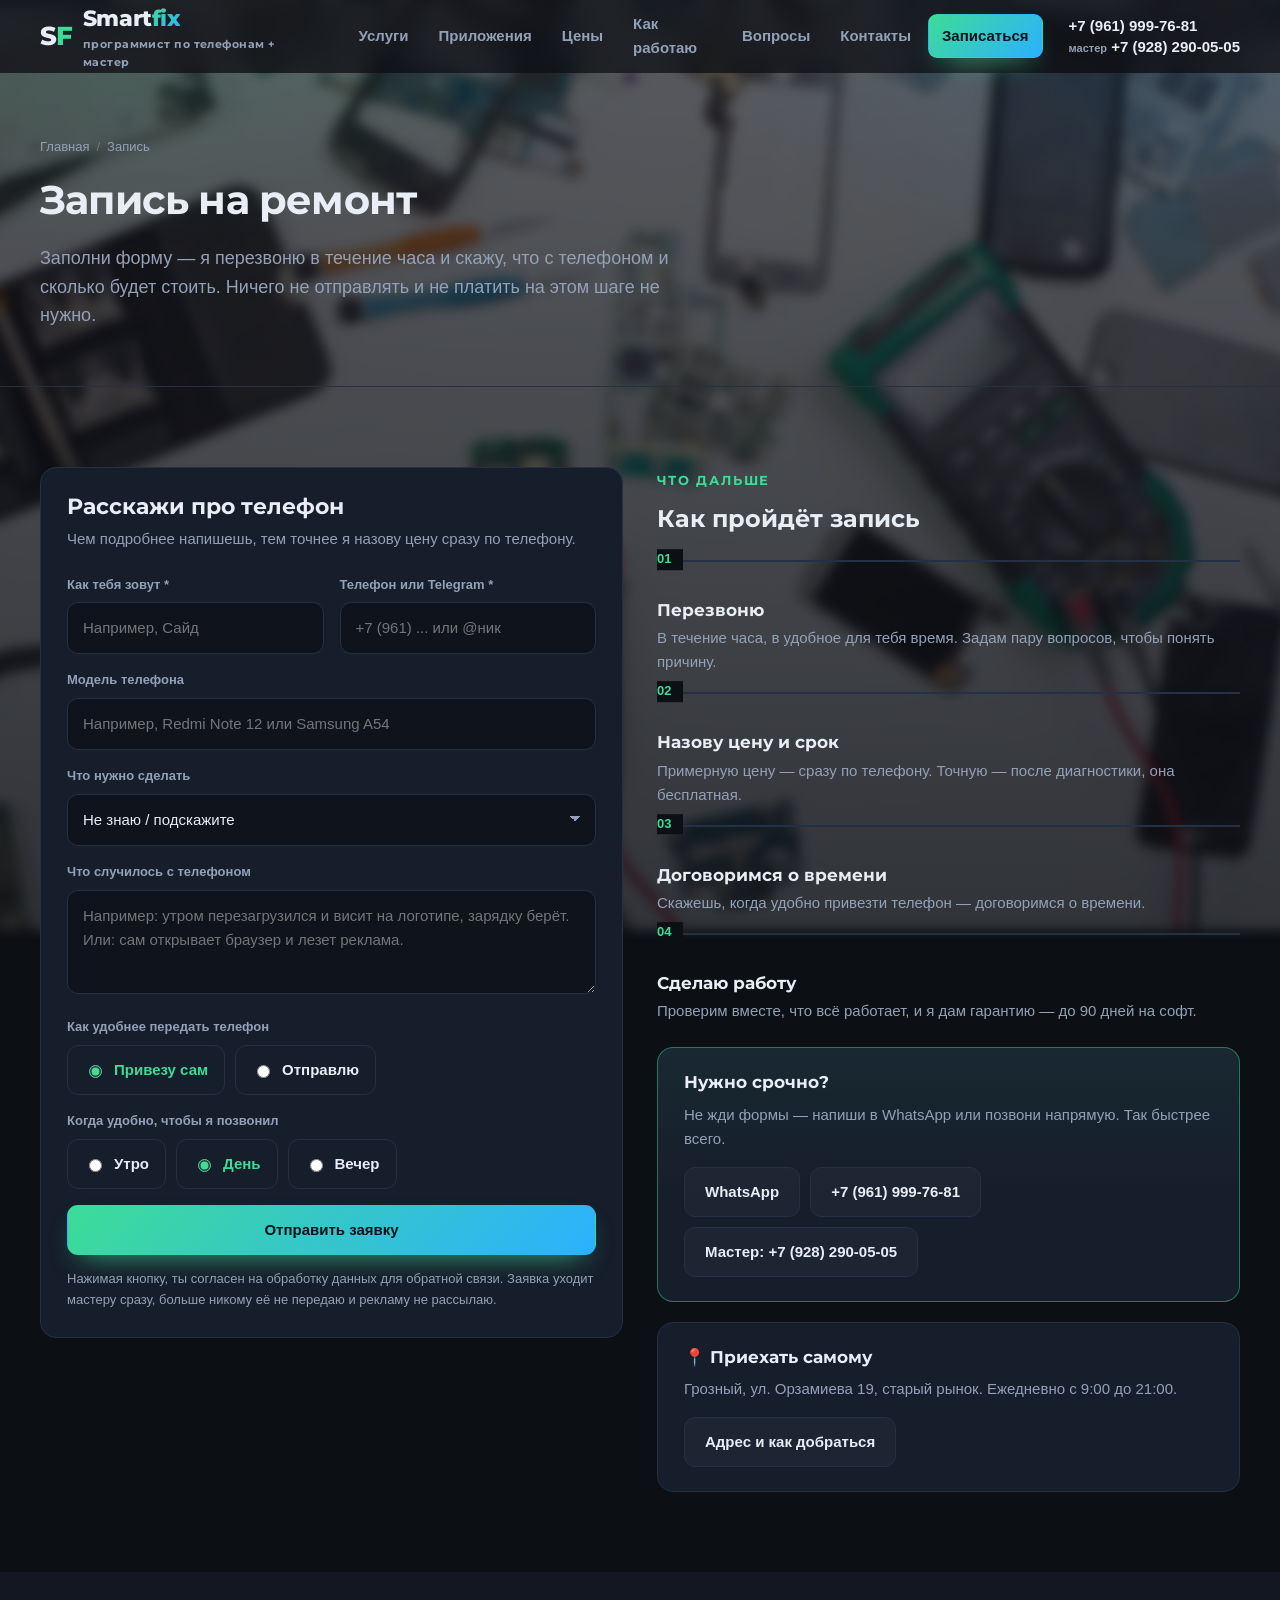
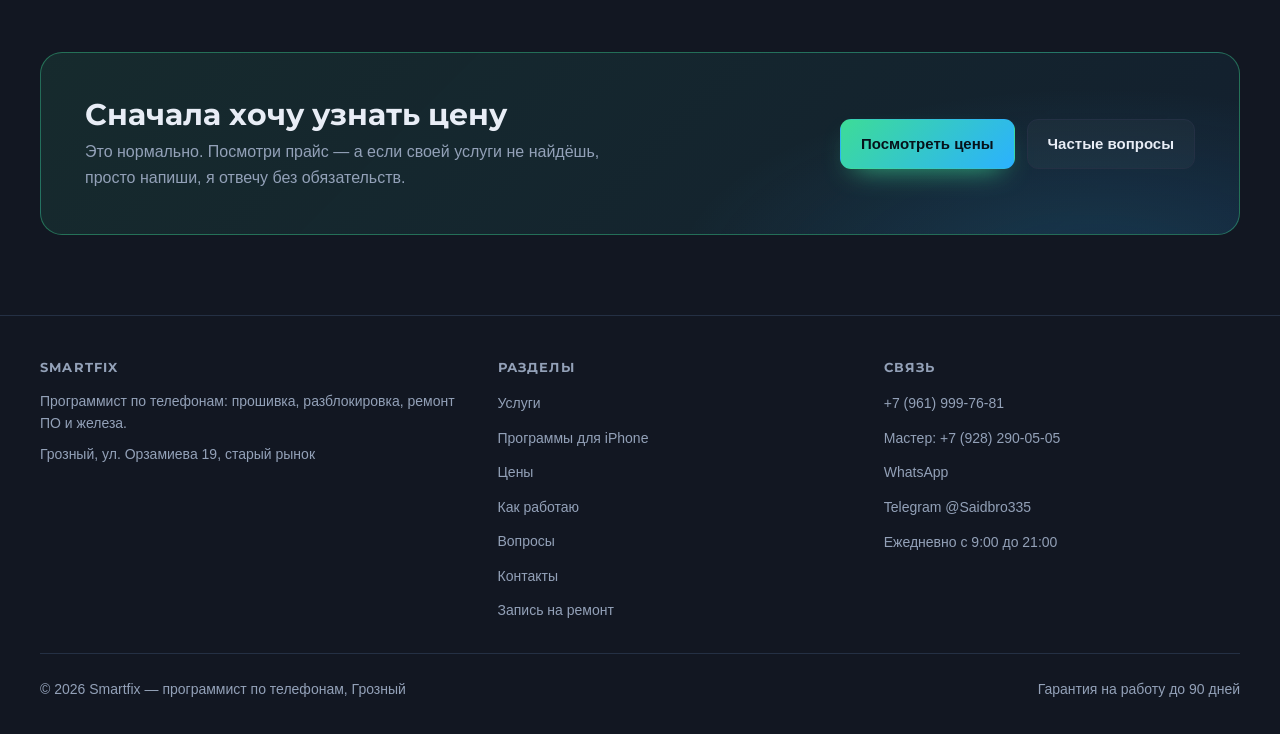
==== booking.html @ c4eb5d16 "Add files via upload" ====
<!DOCTYPE html>
<html lang="ru">
<head>
<meta charset="UTF-8">
<meta name="viewport" content="width=device-width, initial-scale=1">
<title>Запись на ремонт телефона | Smartfix, Грозный</title>
<meta name="description" content="Оставь заявку на ремонт телефона: прошивка, разблокировка, чистка от вирусов, замена экрана. Перезвоню в течение часа.">
<link rel="stylesheet" href="css/style.css">
<script src="js/anim.js"></script>
</head>
<body>

<header class="header" id="header">
  <div class="container header__inner">
    <a class="logo" href="index.html">
      <span class="logo__mark">S<span>F</span></span>
      <span>Smart<em>fix</em><small>программист по телефонам + мастер</small></span>
    </a>
    <button class="burger" id="burger" aria-label="Меню" aria-expanded="false" aria-controls="nav"><span></span></button>
    <nav class="nav" id="nav" aria-label="Основная навигация">
      <ul class="nav__list">
        <li><a href="services.html">Услуги</a></li>
        <li><a href="ios.html">Приложения</a></li>
        <li><a href="prices.html">Цены</a></li>
        <li><a href="how.html">Как работаю</a></li>
        <li><a href="faq.html">Вопросы</a></li>
        <li><a href="contacts.html">Контакты</a></li>
        <li class="nav__phone"><a href="tel:+79619997681">📞 +7 (961) 999-76-81</a></li>
        <li class="nav__phone"><a href="tel:+79282900505">🛠️ Мастер: +7 (928) 290-05-05</a></li>
        <li><a class="btn btn--primary" href="booking.html">Записаться</a></li>
      </ul>
    </nav>
    <div class="header__phone">
      <a href="tel:+79619997681">+7 (961) 999-76-81</a>
      <a href="tel:+79282900505"><span>мастер</span> +7 (928) 290-05-05</a>
    </div>
  </div>
</header>

<main>

  <section class="page-hero">
    <div class="container">
      <div class="crumbs"><a href="index.html">Главная</a><span>/</span>Запись</div>
      <h1>Запись на ремонт</h1>
      <p>Заполни форму — я перезвоню в течение часа и скажу, что с телефоном и сколько будет стоить. Ничего не отправлять и не платить на этом шаге не нужно.</p>
    </div>
  </section>

  <section>
    <div class="container">
      <div class="contacts">

        <!-- Заявка уходит на сервер (data-endpoint), а он пересылает её в Телеграм.
             Пока адрес не указан, работает запасной путь: открывается WhatsApp
             с готовым текстом. Как настроить сервер — в НАСТРОЙКА-ЗАЯВОК.md -->
        <form class="js-form" id="booking-form" data-whatsapp="79619997681" data-endpoint="https://smartfix-zayavki.mtajmashanov182.workers.dev" novalidate>
          <!-- ловушка для ботов: человек этого поля не видит и не заполняет -->
          <input class="hp-field" type="text" name="hp" tabindex="-1" autocomplete="off" aria-hidden="true">
          <h2 style="font-size:22px;margin-bottom:6px">Расскажи про телефон</h2>
          <p style="color:var(--muted);font-size:15px;margin-bottom:24px">Чем подробнее напишешь, тем точнее я назову цену сразу по телефону.</p>

          <div class="form-err" role="alert"></div>

          <div class="field-row">
            <div class="field">
              <label for="f-name">Как тебя зовут *</label>
              <input id="f-name" name="name" type="text" placeholder="Например, Сайд" autocomplete="name" required>
            </div>
            <div class="field">
              <label for="f-phone">Телефон или Telegram *</label>
              <input id="f-phone" name="phone" type="text" placeholder="+7 (961) ... или @ник" autocomplete="tel" required>
            </div>
          </div>

          <div class="field">
            <label for="f-model">Модель телефона</label>
            <input id="f-model" name="model" type="text" placeholder="Например, Redmi Note 12 или Samsung A54">
          </div>

          <div class="field">
            <label for="f-service">Что нужно сделать</label>
            <select id="f-service" name="service">
              <option value="" selected>Не знаю / подскажите</option>
              <option>Прошивка Android и iPhone</option>
              <option>Разблокировка аккаунта</option>
              <option>Чистка от вирусов</option>
              <option>Восстановление данных</option>
              <option>Перенос данных</option>
              <option>Ускорение и настройка</option>
              <option>Ремонт железа</option>
              <option>Другое / не знаю</option>
            </select>
          </div>

          <div class="field">
            <label for="f-problem">Что случилось с телефоном</label>
            <textarea id="f-problem" name="problem" placeholder="Например: утром перезагрузился и висит на логотипе, зарядку берёт. Или: сам открывает браузер и лезет реклама."></textarea>
          </div>

          <div class="field">
            <label>Как удобнее передать телефон</label>
            <div class="radio-row">
              <label><input type="radio" name="way" value="Привезу сам" checked><span>Привезу сам</span></label>
              <label><input type="radio" name="way" value="Отправлю автобусом или такси"><span>Отправлю</span></label>
            </div>
          </div>

          <div class="field">
            <label>Когда удобно, чтобы я позвонил</label>
            <div class="radio-row">
              <label><input type="radio" name="time" value="Утро 9:00–12:00"><span>Утро</span></label>
              <label><input type="radio" name="time" value="День 12:00–17:00" checked><span>День</span></label>
              <label><input type="radio" name="time" value="Вечер 17:00–21:00"><span>Вечер</span></label>
            </div>
          </div>

          <button class="btn btn--primary btn--wide" type="submit">Отправить заявку</button>
          <p class="form-note">Нажимая кнопку, ты согласен на обработку данных для обратной связи. Заявка уходит мастеру сразу, больше никому её не передаю и рекламу не рассылаю.</p>
          <div class="form-ok" role="status">Заявка отправлена. Отвечу в течение часа — обычно быстрее.</div>
        </form>

        <div>
          <div class="section-head" style="margin-bottom:26px">
            <span class="eyebrow">Что дальше</span>
            <h2 style="font-size:24px">Как пройдёт запись</h2>
          </div>

          <div class="steps" style="grid-template-columns:1fr;gap:18px">
            <div class="step">
              <h3>Перезвоню</h3>
              <p>В течение часа, в удобное для тебя время. Задам пару вопросов, чтобы понять причину.</p>
            </div>
            <div class="step">
              <h3>Назову цену и срок</h3>
              <p>Примерную цену — сразу по телефону. Точную — после диагностики, она бесплатная.</p>
            </div>
            <div class="step">
              <h3>Договоримся о времени</h3>
              <p>Скажешь, когда удобно привезти телефон — договоримся о времени.</p>
            </div>
            <div class="step">
              <h3>Сделаю работу</h3>
              <p>Проверим вместе, что всё работает, и я дам гарантию — до 90 дней на софт.</p>
            </div>
          </div>

          <div class="notice notice--accent" style="margin-top:24px">
            <h3>Нужно срочно?</h3>
            <p>Не жди формы — напиши в WhatsApp или позвони напрямую. Так быстрее всего.</p>
            <p style="margin-top:16px;display:flex;flex-wrap:wrap;gap:10px">
              <a class="btn btn--ghost" href="https://wa.me/79619997681" target="_blank" rel="noopener">WhatsApp</a>
              <a class="btn btn--ghost" href="tel:+79619997681">+7 (961) 999-76-81</a>
              <a class="btn btn--ghost" href="tel:+79282900505">Мастер: +7 (928) 290-05-05</a>
            </p>
          </div>

          <div class="notice" style="margin-top:20px">
            <h3>📍 Приехать самому</h3>
            <p>Грозный, ул. Орзамиева 19, старый рынок. Ежедневно с 9:00 до 21:00.</p>
            <p style="margin-top:16px">
              <a class="btn btn--ghost" href="contacts.html">Адрес и как добраться</a>
            </p>
          </div>
        </div>

      </div>
    </div>
  </section>

  <section class="bg-soft">
    <div class="container">
      <div class="cta">
        <div>
          <h2>Сначала хочу узнать цену</h2>
          <p>Это нормально. Посмотри прайс — а если своей услуги не найдёшь, просто напиши, я отвечу без обязательств.</p>
        </div>
        <div class="cta__actions">
          <a class="btn btn--primary" href="prices.html">Посмотреть цены</a>
          <a class="btn btn--ghost" href="faq.html">Частые вопросы</a>
        </div>
      </div>
    </div>
  </section>

</main>

<footer class="footer">
  <div class="container">
    <div class="footer__top">
      <div>
        <h4>Smartfix</h4>
        <p>Программист по телефонам: прошивка, разблокировка, ремонт ПО и железа.</p>
        <p>Грозный, ул. Орзамиева 19, старый рынок</p>
      </div>
      <div>
        <h4>Разделы</h4>
        <ul>
          <li><a href="services.html">Услуги</a></li>
          <li><a href="ios.html">Программы для iPhone</a></li>
          <li><a href="prices.html">Цены</a></li>
          <li><a href="how.html">Как работаю</a></li>
          <li><a href="faq.html">Вопросы</a></li>
          <li><a href="contacts.html">Контакты</a></li>
          <li><a href="booking.html">Запись на ремонт</a></li>
        </ul>
      </div>
      <div>
        <h4>Связь</h4>
        <ul>
          <li><a href="tel:+79619997681">+7 (961) 999-76-81</a></li>
          <li><a href="tel:+79282900505">Мастер: +7 (928) 290-05-05</a></li>
          <li><a href="https://wa.me/79619997681" target="_blank" rel="noopener">WhatsApp</a></li>
          <li><a href="https://t.me/Saidbro335" target="_blank" rel="noopener">Telegram @Saidbro335</a></li>
        </ul>
        <p style="margin-top:12px">Ежедневно с 9:00 до 21:00</p>
      </div>
    </div>
    <div class="footer__inner">
      <div>© <span class="js-year">2026</span> Smartfix — программист по телефонам, Грозный</div>
      <div>Гарантия на работу до 90 дней</div>
    </div>
  </div>
</footer>

<script src="js/main.js"></script>
</body>
</html>
---- css/style.css ----
/* ============================================================
   Smartfix — общие стили для всех страниц
   ============================================================ */

/* ---------- ШРИФТ ЗАГОЛОВКОВ ----------
   Montserrat, вариативный (один файл на веса 700–800).
   Лежит локально в папке fonts/, поэтому работает и без интернета,
   и на любом хостинге — ничего скачивать не надо.
   Два файла: кириллица и латиница, браузер выбирает по unicode-range. */
@font-face{
  font-family:'Montserrat';
  font-style:normal;
  font-weight:700 800;
  font-display:swap;
  src:url("../fonts/montserrat-cyr.woff2") format("woff2");
  unicode-range:U+0301, U+0400-045F, U+0490-0491, U+04B0-04B1, U+2116;
}
@font-face{
  font-family:'Montserrat';
  font-style:normal;
  font-weight:700 800;
  font-display:swap;
  src:url("../fonts/montserrat-lat.woff2") format("woff2");
  unicode-range:U+0000-00FF, U+0131, U+0152-0153, U+02BB-02BC, U+02C6, U+02DA, U+02DC, U+0304, U+0308, U+0329, U+2000-206F, U+20AC, U+2122, U+2191, U+2193, U+2212, U+2215, U+FEFF, U+FFFD;
}

:root{
  --font-head:'Montserrat',"Segoe UI",Roboto,Arial,sans-serif;
  --bg:#0c0f14;
  --bg-soft:#121722;
  --card:#161d2b;
  --line:#243044;
  --text:#e8edf6;
  --muted:#93a1b8;
  --accent:#3ddc97;
  --accent-2:#2bb1ff;
  --radius:16px;
  --shadow:0 18px 45px -20px rgba(0,0,0,.85);
  --maxw:1240px;
}

*{box-sizing:border-box}
html{scroll-behavior:smooth; scroll-padding-top:88px; background:var(--bg)}
body{
  margin:0;
  font-family:"Segoe UI",Roboto,-apple-system,"Helvetica Neue",Arial,sans-serif;
  color:var(--text);
  line-height:1.6;
  -webkit-font-smoothing:antialiased;
}

/* ---------- ФОН: ФОТО МАСТЕРСКОЙ, РАЗМЫТОЕ ----------
   Цвет фона живёт на <html>, а картинка — на ::before с z-index:-1.
   Так она ложится поверх фонового цвета, но под всем содержимым:
   прозрачные секции её показывают, а тёмные блоки перекрывают. */
body::before{
  content:"";
  position:fixed;
  inset:-30px;              /* запас по краям, иначе видно границу размытия */
  z-index:-1;
  background:
    linear-gradient(rgba(12,15,20,.62), rgba(12,15,20,.82)),
    url("../img/bg.jpg") center/cover no-repeat;
  filter:blur(6px) saturate(.92);
  opacity:.9;
  pointer-events:none;
}
img{max-width:100%;display:block}
a{color:inherit;text-decoration:none}
h1,h2,h3,h4{line-height:1.2;margin:0 0 .5em;font-family:var(--font-head)}
/* заголовки, логотип, цифры и кнопки — фирменным шрифтом */
.logo,.eyebrow,.btn,.stats b,.price-card .price,.price-card h3,
.service__head h2,.step h3,.card h3{font-family:var(--font-head)}
p{margin:0 0 1em}
section{padding:80px 0}
.container{width:100%;max-width:var(--maxw);margin:0 auto;padding:0 20px}
.bg-soft{background:var(--bg-soft)}

.eyebrow{
  display:inline-block;
  font-size:13px;letter-spacing:.14em;text-transform:uppercase;
  color:var(--accent);font-weight:700;margin-bottom:14px;
}
.section-head{max-width:680px;margin-bottom:44px}
.section-head h2{font-size:clamp(24px,3.2vw,35px)}
.section-head p{color:var(--muted);margin:0;font-size:17px}

/* ---------- ШАПКА ---------- */
.header{
  position:sticky;top:0;z-index:100;
  background:rgba(12,15,20,.72);
  backdrop-filter:blur(14px);
  -webkit-backdrop-filter:blur(14px);
  border-bottom:1px solid transparent;
  transition:background .25s,border-color .25s,box-shadow .25s;
}
.header.is-scrolled{
  background:rgba(12,15,20,.94);
  border-bottom-color:var(--line);
  box-shadow:0 10px 30px -18px rgba(0,0,0,.9);
}
.header__inner{display:flex;align-items:center;gap:26px;height:72px}
.logo{display:flex;align-items:center;gap:11px;font-family:var(--font-head);font-weight:800;font-size:22px;letter-spacing:-.02em}
/* «Smart» обычным цветом, «fix» — фирменным градиентом */
.logo em{
  font-style:normal;
  background:linear-gradient(135deg,var(--accent),var(--accent-2));
  -webkit-background-clip:text;background-clip:text;color:transparent;
}
/* Монограмма SF: «S» белая, «F» зелёная, без картинки и без плашки */
.logo__mark{
  font-family:var(--font-head);font-weight:800;
  font-size:26px;line-height:1;letter-spacing:-.04em;
  color:var(--text);flex:0 0 auto;
}
.logo__mark span{color:var(--accent)}
.logo small{display:block;font-size:11px;font-weight:600;color:var(--muted);letter-spacing:.04em}

.nav{margin-left:auto}
.nav__list{display:flex;align-items:center;gap:4px;list-style:none;margin:0;padding:0}
.nav__list a{
  display:block;padding:9px 13px;border-radius:9px;
  font-size:15px;color:var(--muted);font-weight:600;
  transition:color .18s,background .18s;
}
.nav__list a:hover{color:var(--text);background:rgba(255,255,255,.05)}
.nav__list a.is-active{color:var(--accent)}
.nav__phone{display:none}   /* на телефоне шапка номера скрывает — показываем их в меню */
.nav__list a.btn--primary{color:#06121a}
.nav__list a.btn--primary:hover{background:linear-gradient(135deg,var(--accent),var(--accent-2));color:#06121a}

.header__phone{
  display:flex;flex-direction:column;gap:1px;line-height:1.3;
  font-weight:700;font-size:15px;white-space:nowrap;
}
.header__phone a{transition:color .18s}
.header__phone a:hover{color:var(--accent)}
.header__phone span{font-size:11px;font-weight:600;color:var(--muted)}

.btn{
  display:inline-flex;align-items:center;justify-content:center;gap:9px;
  padding:12px 20px;border-radius:11px;border:1px solid transparent;
  font:inherit;font-weight:700;font-size:15px;cursor:pointer;
  transition:transform .15s,box-shadow .2s,background .2s,color .2s,border-color .2s;
}
.btn:active{transform:translateY(1px)}
.btn--primary{
  background:linear-gradient(135deg,var(--accent),var(--accent-2));
  color:#06121a;
  box-shadow:0 12px 28px -14px rgba(61,220,151,.9);
}
.btn--primary:hover{box-shadow:0 16px 34px -12px rgba(61,220,151,1)}
.btn--ghost{border-color:var(--line);color:var(--text);background:rgba(255,255,255,.03)}
.btn--ghost:hover{border-color:var(--accent);color:var(--accent)}
.btn--wide{width:100%}

.burger{
  display:none;margin-left:auto;
  width:44px;height:44px;border-radius:11px;
  background:rgba(255,255,255,.05);border:1px solid var(--line);
  cursor:pointer;padding:0;place-items:center;
}
.burger span,.burger span::before,.burger span::after{
  content:"";display:block;width:19px;height:2px;border-radius:2px;
  background:var(--text);transition:transform .25s,opacity .2s;
}
.burger span{position:relative}
.burger span::before{position:absolute;top:-6px}
.burger span::after{position:absolute;top:6px}
.burger[aria-expanded="true"] span{background:transparent}
.burger[aria-expanded="true"] span::before{transform:translateY(6px) rotate(45deg)}
.burger[aria-expanded="true"] span::after{transform:translateY(-6px) rotate(-45deg)}

/* ---------- HERO ---------- */
.hero{
  padding:88px 0 72px;
  background:
    radial-gradient(900px 420px at 12% -8%,rgba(61,220,151,.16),transparent 70%),
    radial-gradient(760px 420px at 92% 6%,rgba(43,177,255,.14),transparent 70%);
}
.hero__grid{display:grid;grid-template-columns:1.15fr .85fr;gap:56px;align-items:center}
.hero h1{font-size:clamp(27px,4.2vw,48px);letter-spacing:-.02em}
.hero h1 em{
  font-style:normal;
  background:linear-gradient(135deg,var(--accent),var(--accent-2));
  -webkit-background-clip:text;background-clip:text;color:transparent;
}
.hero p.lead{color:var(--muted);font-size:18px;max-width:560px;margin:0 0 30px}
.hero__actions{display:flex;flex-wrap:wrap;gap:12px;margin-bottom:34px}

.stats{display:flex;flex-wrap:wrap;gap:34px;margin:0;padding:0;list-style:none}
.stats b{display:block;font-size:26px;letter-spacing:-.02em}
.stats span{font-size:13px;color:var(--muted)}

.phone-card{
  background:var(--card);border:1px solid var(--line);border-radius:26px;
  padding:26px;box-shadow:var(--shadow);position:relative;overflow:hidden;
}
.phone-card::after{
  content:"";position:absolute;inset:auto -40% -60% auto;width:280px;height:280px;
  background:radial-gradient(circle,rgba(61,220,151,.22),transparent 65%);
}
.phone-card h3{font-size:17px;margin-bottom:16px}
.checklist{list-style:none;margin:0;padding:0;display:grid;gap:12px}
.checklist li{display:flex;gap:11px;font-size:15px;color:#cfd8e6;position:relative;z-index:1}
.checklist li::before{
  content:"✓";flex:0 0 auto;width:22px;height:22px;border-radius:7px;
  display:grid;place-items:center;font-size:13px;font-weight:800;
  background:rgba(61,220,151,.14);color:var(--accent);
}

/* ---------- ЗАГОЛОВОК ВНУТРЕННЕЙ СТРАНИЦЫ ---------- */
.page-hero{
  padding:64px 0 56px;
  background:
    radial-gradient(800px 340px at 8% -20%,rgba(61,220,151,.14),transparent 70%),
    radial-gradient(700px 340px at 95% -10%,rgba(43,177,255,.12),transparent 70%);
  border-bottom:1px solid var(--line);
}
.page-hero h1{font-size:clamp(26px,3.7vw,40px);letter-spacing:-.02em;max-width:820px}
.page-hero p{color:var(--muted);font-size:18px;max-width:660px;margin:0}
.crumbs{font-size:13px;color:var(--muted);margin-bottom:18px}
.crumbs a:hover{color:var(--accent)}
.crumbs span{opacity:.5;margin:0 7px}

/* ---------- КАРТОЧКИ ---------- */
.grid-3{display:grid;grid-template-columns:repeat(auto-fit,minmax(276px,1fr));gap:20px}
.grid-2{display:grid;grid-template-columns:repeat(auto-fit,minmax(320px,1fr));gap:20px}
.card{
  background:var(--card);border:1px solid var(--line);border-radius:var(--radius);
  padding:26px;transition:transform .2s,border-color .2s;
}
.card:hover{transform:translateY(-4px);border-color:rgba(61,220,151,.45)}
.card__icon{
  width:46px;height:46px;border-radius:13px;display:grid;place-items:center;
  font-size:22px;margin-bottom:16px;background:rgba(43,177,255,.12);
}
.card h3{font-size:18px;margin-bottom:8px}
.card p{color:var(--muted);font-size:15px;margin:0 0 12px}
.card__meta{
  display:flex;flex-wrap:wrap;gap:8px;align-items:center;
  font-size:13px;color:var(--accent);font-weight:700;
}
.card__more{font-size:14px;color:var(--accent);font-weight:700}
.card__more:hover{text-decoration:underline}

/* ---------- КАТАЛОГ ПРИЛОЖЕНИЙ ДЛЯ IPHONE ---------- */
.card--app{display:flex;flex-direction:column}
.card--app .btn{margin-top:auto}
.app__meta{
  display:flex;flex-wrap:wrap;gap:4px 16px;
  font-size:13px;color:var(--muted);margin:0 0 16px;
}
.app__meta b{color:var(--text);font-weight:700}
.app__size{font-size:22px;font-weight:800;font-family:var(--font-head);letter-spacing:-.02em;color:var(--accent);margin:0 0 10px}
.app__warn{
  display:flex;gap:9px;align-items:flex-start;
  font-size:13px;line-height:1.45;color:#ffb45c;
  background:rgba(255,180,92,.1);border:1px solid rgba(255,180,92,.3);
  border-radius:10px;padding:10px 12px;margin:0 0 16px;
}

/* ---------- ПОДРОБНАЯ УСЛУГА ---------- */
.service{
  background:var(--card);border:1px solid var(--line);border-radius:var(--radius);
  padding:32px;margin-bottom:20px;
}
.service__head{display:flex;gap:18px;align-items:flex-start;margin-bottom:20px}
.service__icon{
  width:52px;height:52px;border-radius:14px;flex:0 0 auto;
  display:grid;place-items:center;font-size:24px;
  background:rgba(61,220,151,.12);
}
.service__head h2{font-size:22px;margin:0 0 4px}
.service__head p{margin:0;color:var(--muted);font-size:15px}
.service__cols{display:grid;grid-template-columns:1.4fr 1fr;gap:28px}
.service__cols h4{font-size:13px;text-transform:uppercase;letter-spacing:.08em;color:var(--muted);margin:0 0 12px}
.service__cols p{color:var(--muted);font-size:15px}
.service__facts{
  background:var(--bg-soft);border:1px solid var(--line);border-radius:12px;padding:20px;
}
.service__facts dl{margin:0;display:grid;gap:14px}
.service__facts dt{font-size:12px;text-transform:uppercase;letter-spacing:.08em;color:var(--muted);margin-bottom:3px}
.service__facts dd{margin:0;font-size:16px;font-weight:700}
.service__facts dd.note{font-weight:600;font-size:14px;color:var(--muted)}

/* ---------- ЦЕНЫ ---------- */
.prices{display:grid;grid-template-columns:repeat(auto-fit,minmax(290px,1fr));gap:20px}
.price-card{
  background:var(--bg-soft);border:1px solid var(--line);border-radius:var(--radius);
  padding:28px;display:flex;flex-direction:column;
}
.price-card--hot{
  border-color:rgba(61,220,151,.5);
  background:linear-gradient(180deg,rgba(61,220,151,.07),transparent 45%),var(--bg-soft);
}
.price-card__tag{
  align-self:flex-start;font-size:11px;font-weight:800;letter-spacing:.1em;
  text-transform:uppercase;color:var(--accent);background:rgba(61,220,151,.13);
  padding:5px 10px;border-radius:20px;margin-bottom:14px;
}
.price-card h3{font-size:19px;margin-bottom:6px}
.price-card .price{font-size:32px;font-weight:800;letter-spacing:-.02em;margin:10px 0 18px}
.price-card .price small{font-size:14px;font-weight:600;color:var(--muted)}
.price-card .price--text{font-size:21px;line-height:1.35}
.price-card .price--text small{display:block;font-size:13px;margin-top:2px}
.price-card ul{list-style:none;margin:0 0 24px;padding:0;display:grid;gap:10px;font-size:15px;color:var(--muted)}
.price-card ul li::before{content:"— ";color:var(--accent)}
.price-card .btn{margin-top:auto}

.table-wrap{overflow-x:auto;border:1px solid var(--line);border-radius:var(--radius);background:var(--card)}
table{width:100%;border-collapse:collapse;min-width:560px}
th,td{padding:15px 20px;text-align:left;font-size:15px;border-bottom:1px solid var(--line)}
th{font-size:13px;text-transform:uppercase;letter-spacing:.08em;color:var(--muted);background:rgba(255,255,255,.02)}
tbody tr:last-child td{border-bottom:none}
td:last-child{font-weight:700;color:var(--accent);white-space:nowrap}

/* ---------- ШАГИ ---------- */
.steps{display:grid;grid-template-columns:repeat(auto-fit,minmax(230px,1fr));gap:22px;counter-reset:s}
.step{position:relative;padding-top:26px;border-top:2px solid var(--line)}
.step::before{
  counter-increment:s;content:counter(s,decimal-leading-zero);
  position:absolute;top:-2px;left:0;
  font-size:13px;font-weight:800;color:var(--accent);
  background:var(--bg);padding-right:12px;transform:translateY(-52%);
}
.bg-soft .step::before{background:var(--bg-soft)}
.step h3{font-size:17px;margin:12px 0 6px}
.step p{color:var(--muted);font-size:15px;margin:0}

/* ---------- БЛОКИ-ЗАМЕТКИ ---------- */
.notice{
  border:1px solid var(--line);border-radius:var(--radius);
  background:var(--card);padding:24px 26px;
}
.notice--accent{border-color:rgba(61,220,151,.45);background:linear-gradient(180deg,rgba(61,220,151,.06),transparent 60%),var(--card)}
.notice h3{font-size:17px;margin-bottom:10px}
.notice p{color:var(--muted);font-size:15px;margin:0 0 .8em}
.notice p:last-child{margin-bottom:0}

/* ---------- FAQ ---------- */
.faq{display:grid;gap:12px;max-width:860px}
details{background:var(--card);border:1px solid var(--line);border-radius:14px;padding:0 22px}
details[open]{border-color:rgba(61,220,151,.4)}
summary{
  cursor:pointer;list-style:none;padding:19px 0;font-weight:700;font-size:16px;
  display:flex;justify-content:space-between;gap:16px;align-items:center;
}
summary::-webkit-details-marker{display:none}
summary::after{content:"+";font-size:22px;color:var(--accent);line-height:1;transition:transform .2s}
details[open] summary::after{transform:rotate(45deg)}
details p{margin:0 0 20px;color:var(--muted);font-size:15px}

/* ---------- КОНТАКТЫ И ФОРМА ---------- */
.contacts{display:grid;grid-template-columns:1fr 1fr;gap:34px;align-items:start}
.contact-list{list-style:none;margin:0;padding:0;display:grid;gap:14px}
.contact-list a{
  display:flex;align-items:center;gap:14px;
  background:var(--card);border:1px solid var(--line);border-radius:14px;
  padding:16px 18px;transition:border-color .2s,transform .2s;
}
.contact-list a:hover{border-color:var(--accent);transform:translateX(4px)}
.contact-list .ico{
  width:42px;height:42px;border-radius:12px;flex:0 0 auto;
  display:grid;place-items:center;font-size:19px;background:rgba(255,255,255,.05);
}
.contact-list b{display:block;font-size:16px}
.contact-list small{color:var(--muted);font-size:13px}

form{
  background:var(--card);border:1px solid var(--line);border-radius:var(--radius);
  padding:26px;
}
.field{margin-bottom:16px}
.field-row{display:grid;grid-template-columns:1fr 1fr;gap:16px}
label{display:block;font-size:13px;font-weight:700;color:var(--muted);margin-bottom:7px}
input,select,textarea{
  width:100%;padding:13px 15px;border-radius:11px;
  background:#0e131c;border:1px solid var(--line);color:var(--text);
  font:inherit;font-size:15px;outline:none;transition:border-color .2s,box-shadow .2s;
}
input:focus,select:focus,textarea:focus{
  border-color:var(--accent);box-shadow:0 0 0 3px rgba(61,220,151,.14);
}
input:invalid:not(:placeholder-shown){border-color:#e0574f}
textarea{resize:vertical;min-height:104px}
select{appearance:none;background-image:linear-gradient(45deg,transparent 50%,var(--muted) 50%),linear-gradient(135deg,var(--muted) 50%,transparent 50%);background-position:calc(100% - 20px) 21px,calc(100% - 15px) 21px;background-size:5px 5px,5px 5px;background-repeat:no-repeat}
.form-note{font-size:13px;color:var(--muted);margin:14px 0 0}
/* Ловушка для ботов: поле есть в коде, но человек его не видит.
   Убрать его через display:none нельзя — умные боты такие не заполняют,
   а вот простые как раз клюют на невидимое поле. */
.hp-field{
  position:absolute;left:-9999px;top:auto;
  width:1px;height:1px;overflow:hidden;
}
button[type="submit"]:disabled{opacity:.65;cursor:default}
.form-ok{
  display:none;margin-top:16px;padding:14px 16px;border-radius:11px;
  background:rgba(61,220,151,.12);color:var(--accent);font-weight:700;font-size:15px;
}
.form-ok.is-visible{display:block}
.form-err{
  display:none;margin-bottom:16px;padding:14px 16px;border-radius:11px;
  background:rgba(224,87,79,.12);color:#ff8b83;font-weight:700;font-size:15px;
}
.form-err.is-visible{display:block}
.radio-row{display:flex;flex-wrap:wrap;gap:10px}
.radio-row label{
  display:flex;align-items:center;gap:9px;margin:0;
  padding:12px 16px;border:1px solid var(--line);border-radius:11px;
  font-size:15px;font-weight:600;color:var(--text);cursor:pointer;
  transition:border-color .2s,background .2s;
}
.radio-row label:hover{border-color:var(--accent)}
.radio-row input{width:auto;padding:0;accent-color:var(--accent)}
.radio-row input:checked + span{color:var(--accent)}

/* ---------- ПРИЗЫВ К ДЕЙСТВИЮ ---------- */
.cta{
  border:1px solid rgba(61,220,151,.4);border-radius:22px;
  background:
    radial-gradient(600px 260px at 88% 120%,rgba(43,177,255,.16),transparent 70%),
    linear-gradient(135deg,rgba(61,220,151,.10),rgba(43,177,255,.06));
  padding:44px;display:flex;flex-wrap:wrap;gap:26px;
  justify-content:space-between;align-items:center;
}
.cta h2{font-size:clamp(22px,3vw,30px);margin-bottom:6px}
.cta p{color:var(--muted);margin:0;max-width:560px}
.cta__actions{display:flex;flex-wrap:wrap;gap:12px}

/* ---------- ПОДВАЛ ---------- */
.footer{border-top:1px solid var(--line);padding:44px 0 34px;background:var(--bg-soft)}
.footer__top{display:grid;grid-template-columns:1.2fr 1fr 1fr;gap:30px;margin-bottom:30px}
.footer h4{font-size:13px;text-transform:uppercase;letter-spacing:.09em;color:var(--muted);margin:0 0 14px}
.footer p{color:var(--muted);font-size:14px;margin:0 0 8px}
.footer ul{list-style:none;margin:0;padding:0;display:grid;gap:9px}
.footer ul a{color:var(--muted);font-size:14px}
.footer ul a:hover{color:var(--accent)}
.footer__inner{
  display:flex;flex-wrap:wrap;gap:16px;justify-content:space-between;align-items:center;
  color:var(--muted);font-size:14px;padding-top:24px;border-top:1px solid var(--line);
}
.footer a:hover{color:var(--accent)}

/* ---------- ПЛАВНЫЕ ПЕРЕХОДЫ МЕЖДУ СТРАНИЦАМИ ----------
   Класс .anim ставит js/anim.js сразу при загрузке страницы.
   Без JS класс не появится — и сайт работает как обычно, без анимации. */
.anim main,
.anim .header,
.anim .footer{
  opacity:0;
  transition:opacity .4s ease, transform .4s ease;
}
.anim main{transform:translateY(16px)}
.anim.is-ready main,
.anim.is-ready .header,
.anim.is-ready .footer{opacity:1;transform:none}

/* уход со страницы после клика по ссылке */
.anim.is-leaving main,
.anim.is-leaving .header,
.anim.is-leaving .footer{
  opacity:0;
  transition:opacity .22s ease, transform .22s ease;
}
.anim.is-leaving main{transform:translateY(-10px)}

@media (prefers-reduced-motion: reduce){
  .anim main,
  .anim .header,
  .anim .footer{
    opacity:1;
    transform:none;
    transition:none;
  }
}

/* ---------- АДАПТИВ ---------- */
/* Номера в шапке убираем раньше, чем меню: логотип с подписью «+ мастер»
   плюс семь пунктов меню занимают 1193px, и на экранах уже 1240px
   для них просто не остаётся места. */
@media (max-width:1240px){
  .header__phone{display:none}
}
@media (max-width:1000px){
  .footer__top{grid-template-columns:1fr 1fr}
}
/* Меню сворачиваем в бургер раньше, чем остальную вёрстку: шапке
   с логотипом, семью пунктами и номерами нужно около 1190px, а без
   номеров — около 990px. Иначе пункты и подпись переносятся на вторую
   строку. Поэтому: номера прячем до 1240px, меню сворачиваем до 1060px. */
@media (max-width:1060px){
  .header__inner{height:64px}
  .burger{display:grid}
  .nav{
    position:fixed;left:0;right:0;top:64px;
    background:var(--bg-soft);border-bottom:1px solid var(--line);
    padding:10px 20px 20px;margin:0;
    transform:translateY(-12px);opacity:0;pointer-events:none;
    transition:opacity .22s,transform .22s;
    max-height:calc(100vh - 64px);overflow:auto;
  }
  .nav.is-open{transform:translateY(0);opacity:1;pointer-events:auto}
  .nav__list{flex-direction:column;align-items:stretch;gap:2px}
  .nav__list a{padding:14px 12px;font-size:16px;border-radius:10px}
  .nav__phone{display:block;border-top:1px solid var(--line);margin-top:8px;padding-top:8px}
  .nav__phone + .nav__phone{border-top:0;margin-top:0;padding-top:0}
  .nav__phone a{color:var(--accent)}
  .nav .btn{margin-top:12px;width:100%}
}
@media (max-width:880px){
  section{padding:64px 0}
  .hero{padding:60px 0 56px}
  .hero__grid{grid-template-columns:1fr;gap:38px}
  .contacts{grid-template-columns:1fr}
  .service__cols{grid-template-columns:1fr;gap:20px}
  .cta{padding:30px}
  .stats{gap:24px 30px}
  .stats b{font-size:22px}
  .field-row{grid-template-columns:1fr}
  .footer__top{grid-template-columns:1fr;gap:24px}
}
@media (max-width:420px){
  .logo small{display:none}
  .hero__actions .btn{width:100%}
  .service{padding:24px}
  .service__head{gap:14px}
}
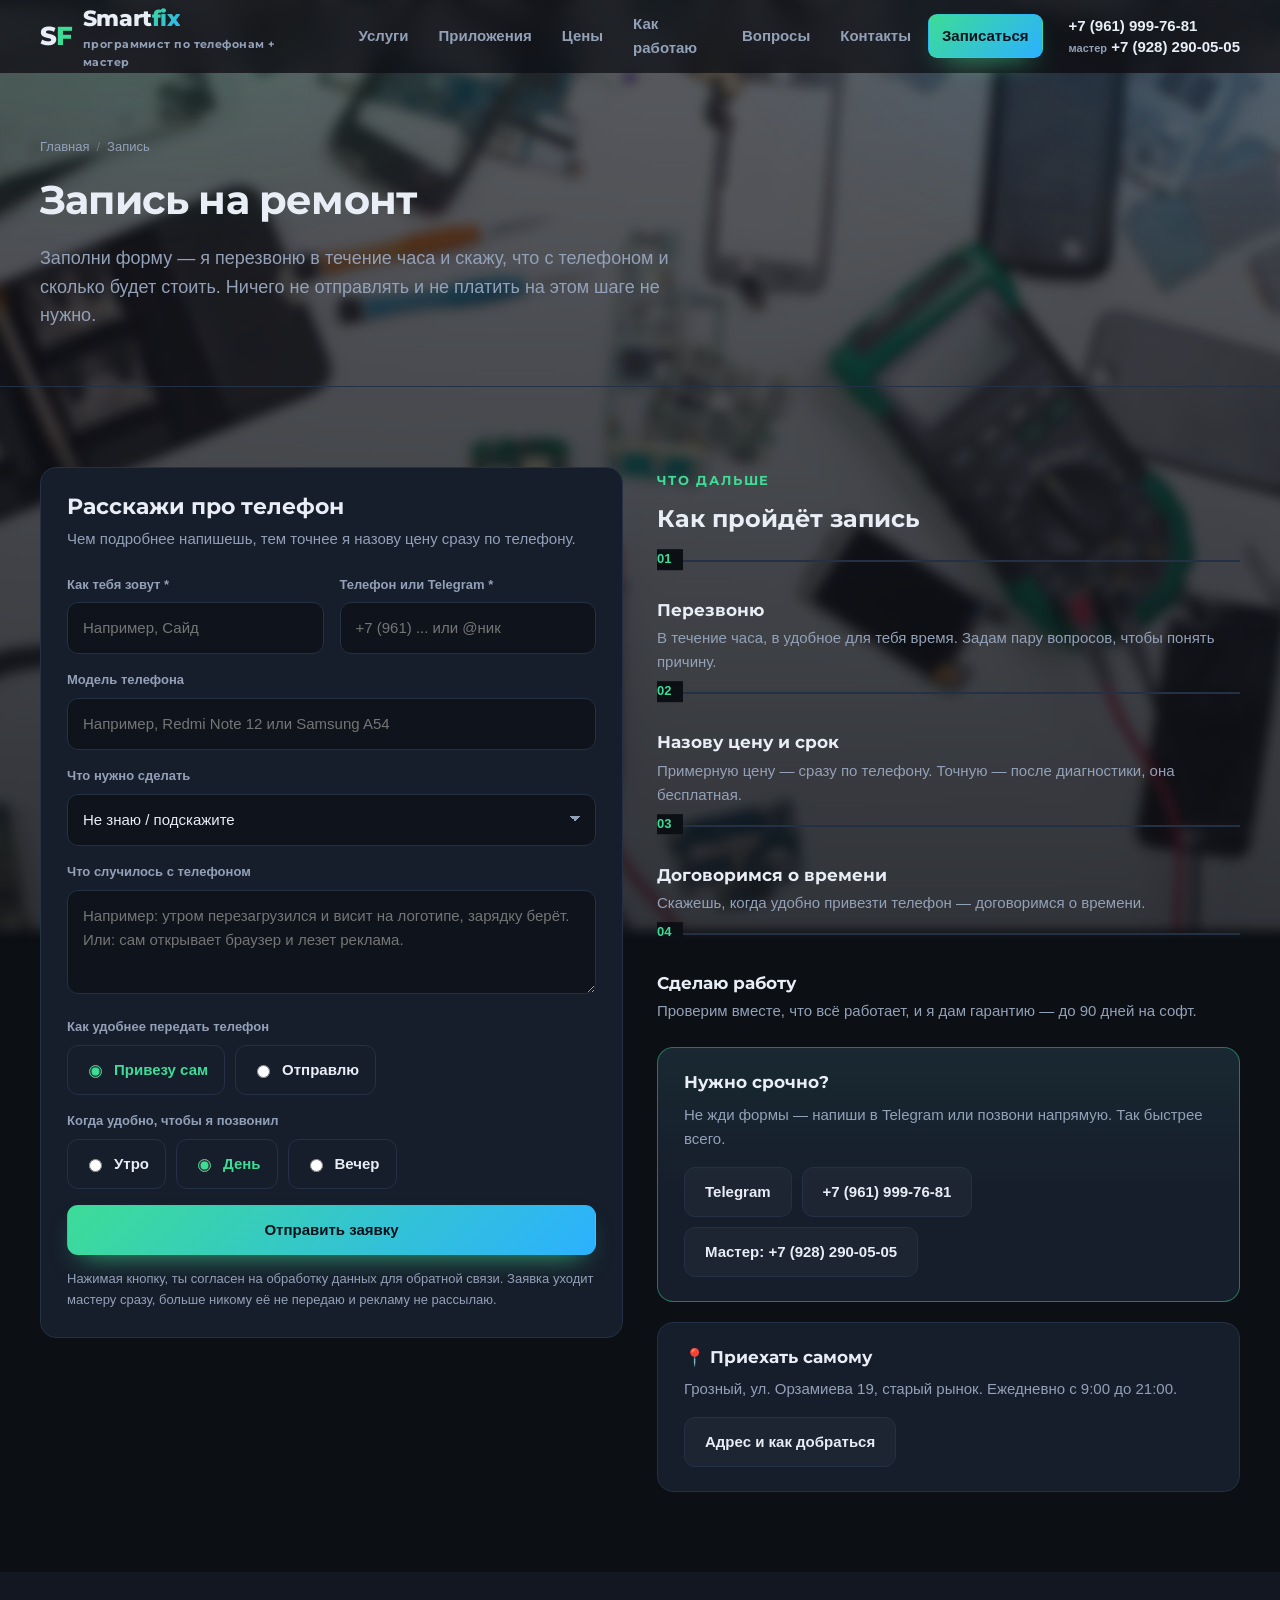
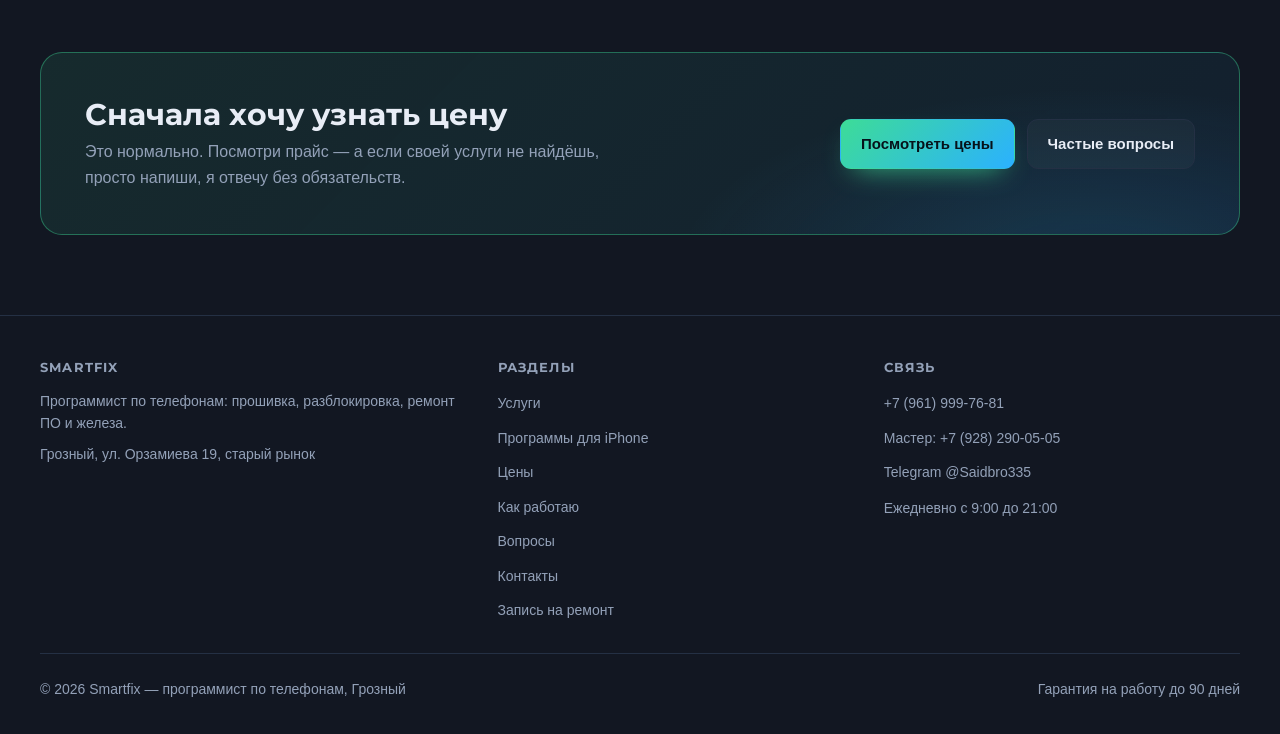
==== commit 0f58a5e2: "Убран WhatsApp со страниц, заявки идут только в Telegram-бот" ====
--- a/booking.html
+++ b/booking.html
@@ -52,9 +52,8 @@
       <div class="contacts">
 
         <!-- Заявка уходит на сервер (data-endpoint), а он пересылает её в Телеграм.
-             Пока адрес не указан, работает запасной путь: открывается WhatsApp
-             с готовым текстом. Как настроить сервер — в НАСТРОЙКА-ЗАЯВОК.md -->
-        <form class="js-form" id="booking-form" data-whatsapp="79619997681" data-endpoint="https://smartfix-zayavki.mtajmashanov182.workers.dev" novalidate>
+             Как настроить сервер — в НАСТРОЙКА-ЗАЯВОК.md -->
+        <form class="js-form" id="booking-form" data-endpoint="https://smartfix-zayavki.mtajmashanov182.workers.dev" novalidate>
           <!-- ловушка для ботов: человек этого поля не видит и не заполняет -->
           <input class="hp-field" type="text" name="hp" tabindex="-1" autocomplete="off" aria-hidden="true">
           <h2 style="font-size:22px;margin-bottom:6px">Расскажи про телефон</h2>
@@ -147,9 +146,9 @@
 
           <div class="notice notice--accent" style="margin-top:24px">
             <h3>Нужно срочно?</h3>
-            <p>Не жди формы — напиши в WhatsApp или позвони напрямую. Так быстрее всего.</p>
+            <p>Не жди формы — напиши в Telegram или позвони напрямую. Так быстрее всего.</p>
             <p style="margin-top:16px;display:flex;flex-wrap:wrap;gap:10px">
-              <a class="btn btn--ghost" href="https://wa.me/79619997681" target="_blank" rel="noopener">WhatsApp</a>
+              <a class="btn btn--ghost" href="https://t.me/Saidbro335" target="_blank" rel="noopener">Telegram</a>
               <a class="btn btn--ghost" href="tel:+79619997681">+7 (961) 999-76-81</a>
               <a class="btn btn--ghost" href="tel:+79282900505">Мастер: +7 (928) 290-05-05</a>
             </p>
@@ -210,7 +209,6 @@
         <ul>
           <li><a href="tel:+79619997681">+7 (961) 999-76-81</a></li>
           <li><a href="tel:+79282900505">Мастер: +7 (928) 290-05-05</a></li>
-          <li><a href="https://wa.me/79619997681" target="_blank" rel="noopener">WhatsApp</a></li>
           <li><a href="https://t.me/Saidbro335" target="_blank" rel="noopener">Telegram @Saidbro335</a></li>
         </ul>
         <p style="margin-top:12px">Ежедневно с 9:00 до 21:00</p>
--- a/css/style.css
+++ b/css/style.css
@@ -1,528 +1,528 @@
-/* ============================================================
-   Smartfix — общие стили для всех страниц
-   ============================================================ */
-
-/* ---------- ШРИФТ ЗАГОЛОВКОВ ----------
-   Montserrat, вариативный (один файл на веса 700–800).
-   Лежит локально в папке fonts/, поэтому работает и без интернета,
-   и на любом хостинге — ничего скачивать не надо.
-   Два файла: кириллица и латиница, браузер выбирает по unicode-range. */
-@font-face{
-  font-family:'Montserrat';
-  font-style:normal;
-  font-weight:700 800;
-  font-display:swap;
-  src:url("../fonts/montserrat-cyr.woff2") format("woff2");
-  unicode-range:U+0301, U+0400-045F, U+0490-0491, U+04B0-04B1, U+2116;
-}
-@font-face{
-  font-family:'Montserrat';
-  font-style:normal;
-  font-weight:700 800;
-  font-display:swap;
-  src:url("../fonts/montserrat-lat.woff2") format("woff2");
-  unicode-range:U+0000-00FF, U+0131, U+0152-0153, U+02BB-02BC, U+02C6, U+02DA, U+02DC, U+0304, U+0308, U+0329, U+2000-206F, U+20AC, U+2122, U+2191, U+2193, U+2212, U+2215, U+FEFF, U+FFFD;
-}
-
-:root{
-  --font-head:'Montserrat',"Segoe UI",Roboto,Arial,sans-serif;
-  --bg:#0c0f14;
-  --bg-soft:#121722;
-  --card:#161d2b;
-  --line:#243044;
-  --text:#e8edf6;
-  --muted:#93a1b8;
-  --accent:#3ddc97;
-  --accent-2:#2bb1ff;
-  --radius:16px;
-  --shadow:0 18px 45px -20px rgba(0,0,0,.85);
-  --maxw:1240px;
-}
-
-*{box-sizing:border-box}
-html{scroll-behavior:smooth; scroll-padding-top:88px; background:var(--bg)}
-body{
-  margin:0;
-  font-family:"Segoe UI",Roboto,-apple-system,"Helvetica Neue",Arial,sans-serif;
-  color:var(--text);
-  line-height:1.6;
-  -webkit-font-smoothing:antialiased;
-}
-
-/* ---------- ФОН: ФОТО МАСТЕРСКОЙ, РАЗМЫТОЕ ----------
-   Цвет фона живёт на <html>, а картинка — на ::before с z-index:-1.
-   Так она ложится поверх фонового цвета, но под всем содержимым:
-   прозрачные секции её показывают, а тёмные блоки перекрывают. */
-body::before{
-  content:"";
-  position:fixed;
-  inset:-30px;              /* запас по краям, иначе видно границу размытия */
-  z-index:-1;
-  background:
-    linear-gradient(rgba(12,15,20,.62), rgba(12,15,20,.82)),
-    url("../img/bg.jpg") center/cover no-repeat;
-  filter:blur(6px) saturate(.92);
-  opacity:.9;
-  pointer-events:none;
-}
-img{max-width:100%;display:block}
-a{color:inherit;text-decoration:none}
-h1,h2,h3,h4{line-height:1.2;margin:0 0 .5em;font-family:var(--font-head)}
-/* заголовки, логотип, цифры и кнопки — фирменным шрифтом */
-.logo,.eyebrow,.btn,.stats b,.price-card .price,.price-card h3,
-.service__head h2,.step h3,.card h3{font-family:var(--font-head)}
-p{margin:0 0 1em}
-section{padding:80px 0}
-.container{width:100%;max-width:var(--maxw);margin:0 auto;padding:0 20px}
-.bg-soft{background:var(--bg-soft)}
-
-.eyebrow{
-  display:inline-block;
-  font-size:13px;letter-spacing:.14em;text-transform:uppercase;
-  color:var(--accent);font-weight:700;margin-bottom:14px;
-}
-.section-head{max-width:680px;margin-bottom:44px}
-.section-head h2{font-size:clamp(24px,3.2vw,35px)}
-.section-head p{color:var(--muted);margin:0;font-size:17px}
-
-/* ---------- ШАПКА ---------- */
-.header{
-  position:sticky;top:0;z-index:100;
-  background:rgba(12,15,20,.72);
-  backdrop-filter:blur(14px);
-  -webkit-backdrop-filter:blur(14px);
-  border-bottom:1px solid transparent;
-  transition:background .25s,border-color .25s,box-shadow .25s;
-}
-.header.is-scrolled{
-  background:rgba(12,15,20,.94);
-  border-bottom-color:var(--line);
-  box-shadow:0 10px 30px -18px rgba(0,0,0,.9);
-}
-.header__inner{display:flex;align-items:center;gap:26px;height:72px}
-.logo{display:flex;align-items:center;gap:11px;font-family:var(--font-head);font-weight:800;font-size:22px;letter-spacing:-.02em}
-/* «Smart» обычным цветом, «fix» — фирменным градиентом */
-.logo em{
-  font-style:normal;
-  background:linear-gradient(135deg,var(--accent),var(--accent-2));
-  -webkit-background-clip:text;background-clip:text;color:transparent;
-}
-/* Монограмма SF: «S» белая, «F» зелёная, без картинки и без плашки */
-.logo__mark{
-  font-family:var(--font-head);font-weight:800;
-  font-size:26px;line-height:1;letter-spacing:-.04em;
-  color:var(--text);flex:0 0 auto;
-}
-.logo__mark span{color:var(--accent)}
-.logo small{display:block;font-size:11px;font-weight:600;color:var(--muted);letter-spacing:.04em}
-
-.nav{margin-left:auto}
-.nav__list{display:flex;align-items:center;gap:4px;list-style:none;margin:0;padding:0}
-.nav__list a{
-  display:block;padding:9px 13px;border-radius:9px;
-  font-size:15px;color:var(--muted);font-weight:600;
-  transition:color .18s,background .18s;
-}
-.nav__list a:hover{color:var(--text);background:rgba(255,255,255,.05)}
-.nav__list a.is-active{color:var(--accent)}
-.nav__phone{display:none}   /* на телефоне шапка номера скрывает — показываем их в меню */
-.nav__list a.btn--primary{color:#06121a}
-.nav__list a.btn--primary:hover{background:linear-gradient(135deg,var(--accent),var(--accent-2));color:#06121a}
-
-.header__phone{
-  display:flex;flex-direction:column;gap:1px;line-height:1.3;
-  font-weight:700;font-size:15px;white-space:nowrap;
-}
-.header__phone a{transition:color .18s}
-.header__phone a:hover{color:var(--accent)}
-.header__phone span{font-size:11px;font-weight:600;color:var(--muted)}
-
-.btn{
-  display:inline-flex;align-items:center;justify-content:center;gap:9px;
-  padding:12px 20px;border-radius:11px;border:1px solid transparent;
-  font:inherit;font-weight:700;font-size:15px;cursor:pointer;
-  transition:transform .15s,box-shadow .2s,background .2s,color .2s,border-color .2s;
-}
-.btn:active{transform:translateY(1px)}
-.btn--primary{
-  background:linear-gradient(135deg,var(--accent),var(--accent-2));
-  color:#06121a;
-  box-shadow:0 12px 28px -14px rgba(61,220,151,.9);
-}
-.btn--primary:hover{box-shadow:0 16px 34px -12px rgba(61,220,151,1)}
-.btn--ghost{border-color:var(--line);color:var(--text);background:rgba(255,255,255,.03)}
-.btn--ghost:hover{border-color:var(--accent);color:var(--accent)}
-.btn--wide{width:100%}
-
-.burger{
-  display:none;margin-left:auto;
-  width:44px;height:44px;border-radius:11px;
-  background:rgba(255,255,255,.05);border:1px solid var(--line);
-  cursor:pointer;padding:0;place-items:center;
-}
-.burger span,.burger span::before,.burger span::after{
-  content:"";display:block;width:19px;height:2px;border-radius:2px;
-  background:var(--text);transition:transform .25s,opacity .2s;
-}
-.burger span{position:relative}
-.burger span::before{position:absolute;top:-6px}
-.burger span::after{position:absolute;top:6px}
-.burger[aria-expanded="true"] span{background:transparent}
-.burger[aria-expanded="true"] span::before{transform:translateY(6px) rotate(45deg)}
-.burger[aria-expanded="true"] span::after{transform:translateY(-6px) rotate(-45deg)}
-
-/* ---------- HERO ---------- */
-.hero{
-  padding:88px 0 72px;
-  background:
-    radial-gradient(900px 420px at 12% -8%,rgba(61,220,151,.16),transparent 70%),
-    radial-gradient(760px 420px at 92% 6%,rgba(43,177,255,.14),transparent 70%);
-}
-.hero__grid{display:grid;grid-template-columns:1.15fr .85fr;gap:56px;align-items:center}
-.hero h1{font-size:clamp(27px,4.2vw,48px);letter-spacing:-.02em}
-.hero h1 em{
-  font-style:normal;
-  background:linear-gradient(135deg,var(--accent),var(--accent-2));
-  -webkit-background-clip:text;background-clip:text;color:transparent;
-}
-.hero p.lead{color:var(--muted);font-size:18px;max-width:560px;margin:0 0 30px}
-.hero__actions{display:flex;flex-wrap:wrap;gap:12px;margin-bottom:34px}
-
-.stats{display:flex;flex-wrap:wrap;gap:34px;margin:0;padding:0;list-style:none}
-.stats b{display:block;font-size:26px;letter-spacing:-.02em}
-.stats span{font-size:13px;color:var(--muted)}
-
-.phone-card{
-  background:var(--card);border:1px solid var(--line);border-radius:26px;
-  padding:26px;box-shadow:var(--shadow);position:relative;overflow:hidden;
-}
-.phone-card::after{
-  content:"";position:absolute;inset:auto -40% -60% auto;width:280px;height:280px;
-  background:radial-gradient(circle,rgba(61,220,151,.22),transparent 65%);
-}
-.phone-card h3{font-size:17px;margin-bottom:16px}
-.checklist{list-style:none;margin:0;padding:0;display:grid;gap:12px}
-.checklist li{display:flex;gap:11px;font-size:15px;color:#cfd8e6;position:relative;z-index:1}
-.checklist li::before{
-  content:"✓";flex:0 0 auto;width:22px;height:22px;border-radius:7px;
-  display:grid;place-items:center;font-size:13px;font-weight:800;
-  background:rgba(61,220,151,.14);color:var(--accent);
-}
-
-/* ---------- ЗАГОЛОВОК ВНУТРЕННЕЙ СТРАНИЦЫ ---------- */
-.page-hero{
-  padding:64px 0 56px;
-  background:
-    radial-gradient(800px 340px at 8% -20%,rgba(61,220,151,.14),transparent 70%),
-    radial-gradient(700px 340px at 95% -10%,rgba(43,177,255,.12),transparent 70%);
-  border-bottom:1px solid var(--line);
-}
-.page-hero h1{font-size:clamp(26px,3.7vw,40px);letter-spacing:-.02em;max-width:820px}
-.page-hero p{color:var(--muted);font-size:18px;max-width:660px;margin:0}
-.crumbs{font-size:13px;color:var(--muted);margin-bottom:18px}
-.crumbs a:hover{color:var(--accent)}
-.crumbs span{opacity:.5;margin:0 7px}
-
-/* ---------- КАРТОЧКИ ---------- */
-.grid-3{display:grid;grid-template-columns:repeat(auto-fit,minmax(276px,1fr));gap:20px}
-.grid-2{display:grid;grid-template-columns:repeat(auto-fit,minmax(320px,1fr));gap:20px}
-.card{
-  background:var(--card);border:1px solid var(--line);border-radius:var(--radius);
-  padding:26px;transition:transform .2s,border-color .2s;
-}
-.card:hover{transform:translateY(-4px);border-color:rgba(61,220,151,.45)}
-.card__icon{
-  width:46px;height:46px;border-radius:13px;display:grid;place-items:center;
-  font-size:22px;margin-bottom:16px;background:rgba(43,177,255,.12);
-}
-.card h3{font-size:18px;margin-bottom:8px}
-.card p{color:var(--muted);font-size:15px;margin:0 0 12px}
-.card__meta{
-  display:flex;flex-wrap:wrap;gap:8px;align-items:center;
-  font-size:13px;color:var(--accent);font-weight:700;
-}
-.card__more{font-size:14px;color:var(--accent);font-weight:700}
-.card__more:hover{text-decoration:underline}
-
-/* ---------- КАТАЛОГ ПРИЛОЖЕНИЙ ДЛЯ IPHONE ---------- */
-.card--app{display:flex;flex-direction:column}
-.card--app .btn{margin-top:auto}
-.app__meta{
-  display:flex;flex-wrap:wrap;gap:4px 16px;
-  font-size:13px;color:var(--muted);margin:0 0 16px;
-}
-.app__meta b{color:var(--text);font-weight:700}
-.app__size{font-size:22px;font-weight:800;font-family:var(--font-head);letter-spacing:-.02em;color:var(--accent);margin:0 0 10px}
-.app__warn{
-  display:flex;gap:9px;align-items:flex-start;
-  font-size:13px;line-height:1.45;color:#ffb45c;
-  background:rgba(255,180,92,.1);border:1px solid rgba(255,180,92,.3);
-  border-radius:10px;padding:10px 12px;margin:0 0 16px;
-}
-
-/* ---------- ПОДРОБНАЯ УСЛУГА ---------- */
-.service{
-  background:var(--card);border:1px solid var(--line);border-radius:var(--radius);
-  padding:32px;margin-bottom:20px;
-}
-.service__head{display:flex;gap:18px;align-items:flex-start;margin-bottom:20px}
-.service__icon{
-  width:52px;height:52px;border-radius:14px;flex:0 0 auto;
-  display:grid;place-items:center;font-size:24px;
-  background:rgba(61,220,151,.12);
-}
-.service__head h2{font-size:22px;margin:0 0 4px}
-.service__head p{margin:0;color:var(--muted);font-size:15px}
-.service__cols{display:grid;grid-template-columns:1.4fr 1fr;gap:28px}
-.service__cols h4{font-size:13px;text-transform:uppercase;letter-spacing:.08em;color:var(--muted);margin:0 0 12px}
-.service__cols p{color:var(--muted);font-size:15px}
-.service__facts{
-  background:var(--bg-soft);border:1px solid var(--line);border-radius:12px;padding:20px;
-}
-.service__facts dl{margin:0;display:grid;gap:14px}
-.service__facts dt{font-size:12px;text-transform:uppercase;letter-spacing:.08em;color:var(--muted);margin-bottom:3px}
-.service__facts dd{margin:0;font-size:16px;font-weight:700}
-.service__facts dd.note{font-weight:600;font-size:14px;color:var(--muted)}
-
-/* ---------- ЦЕНЫ ---------- */
-.prices{display:grid;grid-template-columns:repeat(auto-fit,minmax(290px,1fr));gap:20px}
-.price-card{
-  background:var(--bg-soft);border:1px solid var(--line);border-radius:var(--radius);
-  padding:28px;display:flex;flex-direction:column;
-}
-.price-card--hot{
-  border-color:rgba(61,220,151,.5);
-  background:linear-gradient(180deg,rgba(61,220,151,.07),transparent 45%),var(--bg-soft);
-}
-.price-card__tag{
-  align-self:flex-start;font-size:11px;font-weight:800;letter-spacing:.1em;
-  text-transform:uppercase;color:var(--accent);background:rgba(61,220,151,.13);
-  padding:5px 10px;border-radius:20px;margin-bottom:14px;
-}
-.price-card h3{font-size:19px;margin-bottom:6px}
-.price-card .price{font-size:32px;font-weight:800;letter-spacing:-.02em;margin:10px 0 18px}
-.price-card .price small{font-size:14px;font-weight:600;color:var(--muted)}
-.price-card .price--text{font-size:21px;line-height:1.35}
-.price-card .price--text small{display:block;font-size:13px;margin-top:2px}
-.price-card ul{list-style:none;margin:0 0 24px;padding:0;display:grid;gap:10px;font-size:15px;color:var(--muted)}
-.price-card ul li::before{content:"— ";color:var(--accent)}
-.price-card .btn{margin-top:auto}
-
-.table-wrap{overflow-x:auto;border:1px solid var(--line);border-radius:var(--radius);background:var(--card)}
-table{width:100%;border-collapse:collapse;min-width:560px}
-th,td{padding:15px 20px;text-align:left;font-size:15px;border-bottom:1px solid var(--line)}
-th{font-size:13px;text-transform:uppercase;letter-spacing:.08em;color:var(--muted);background:rgba(255,255,255,.02)}
-tbody tr:last-child td{border-bottom:none}
-td:last-child{font-weight:700;color:var(--accent);white-space:nowrap}
-
-/* ---------- ШАГИ ---------- */
-.steps{display:grid;grid-template-columns:repeat(auto-fit,minmax(230px,1fr));gap:22px;counter-reset:s}
-.step{position:relative;padding-top:26px;border-top:2px solid var(--line)}
-.step::before{
-  counter-increment:s;content:counter(s,decimal-leading-zero);
-  position:absolute;top:-2px;left:0;
-  font-size:13px;font-weight:800;color:var(--accent);
-  background:var(--bg);padding-right:12px;transform:translateY(-52%);
-}
-.bg-soft .step::before{background:var(--bg-soft)}
-.step h3{font-size:17px;margin:12px 0 6px}
-.step p{color:var(--muted);font-size:15px;margin:0}
-
-/* ---------- БЛОКИ-ЗАМЕТКИ ---------- */
-.notice{
-  border:1px solid var(--line);border-radius:var(--radius);
-  background:var(--card);padding:24px 26px;
-}
-.notice--accent{border-color:rgba(61,220,151,.45);background:linear-gradient(180deg,rgba(61,220,151,.06),transparent 60%),var(--card)}
-.notice h3{font-size:17px;margin-bottom:10px}
-.notice p{color:var(--muted);font-size:15px;margin:0 0 .8em}
-.notice p:last-child{margin-bottom:0}
-
-/* ---------- FAQ ---------- */
-.faq{display:grid;gap:12px;max-width:860px}
-details{background:var(--card);border:1px solid var(--line);border-radius:14px;padding:0 22px}
-details[open]{border-color:rgba(61,220,151,.4)}
-summary{
-  cursor:pointer;list-style:none;padding:19px 0;font-weight:700;font-size:16px;
-  display:flex;justify-content:space-between;gap:16px;align-items:center;
-}
-summary::-webkit-details-marker{display:none}
-summary::after{content:"+";font-size:22px;color:var(--accent);line-height:1;transition:transform .2s}
-details[open] summary::after{transform:rotate(45deg)}
-details p{margin:0 0 20px;color:var(--muted);font-size:15px}
-
-/* ---------- КОНТАКТЫ И ФОРМА ---------- */
-.contacts{display:grid;grid-template-columns:1fr 1fr;gap:34px;align-items:start}
-.contact-list{list-style:none;margin:0;padding:0;display:grid;gap:14px}
-.contact-list a{
-  display:flex;align-items:center;gap:14px;
-  background:var(--card);border:1px solid var(--line);border-radius:14px;
-  padding:16px 18px;transition:border-color .2s,transform .2s;
-}
-.contact-list a:hover{border-color:var(--accent);transform:translateX(4px)}
-.contact-list .ico{
-  width:42px;height:42px;border-radius:12px;flex:0 0 auto;
-  display:grid;place-items:center;font-size:19px;background:rgba(255,255,255,.05);
-}
-.contact-list b{display:block;font-size:16px}
-.contact-list small{color:var(--muted);font-size:13px}
-
-form{
-  background:var(--card);border:1px solid var(--line);border-radius:var(--radius);
-  padding:26px;
-}
-.field{margin-bottom:16px}
-.field-row{display:grid;grid-template-columns:1fr 1fr;gap:16px}
-label{display:block;font-size:13px;font-weight:700;color:var(--muted);margin-bottom:7px}
-input,select,textarea{
-  width:100%;padding:13px 15px;border-radius:11px;
-  background:#0e131c;border:1px solid var(--line);color:var(--text);
-  font:inherit;font-size:15px;outline:none;transition:border-color .2s,box-shadow .2s;
-}
-input:focus,select:focus,textarea:focus{
-  border-color:var(--accent);box-shadow:0 0 0 3px rgba(61,220,151,.14);
-}
-input:invalid:not(:placeholder-shown){border-color:#e0574f}
-textarea{resize:vertical;min-height:104px}
-select{appearance:none;background-image:linear-gradient(45deg,transparent 50%,var(--muted) 50%),linear-gradient(135deg,var(--muted) 50%,transparent 50%);background-position:calc(100% - 20px) 21px,calc(100% - 15px) 21px;background-size:5px 5px,5px 5px;background-repeat:no-repeat}
-.form-note{font-size:13px;color:var(--muted);margin:14px 0 0}
-/* Ловушка для ботов: поле есть в коде, но человек его не видит.
-   Убрать его через display:none нельзя — умные боты такие не заполняют,
-   а вот простые как раз клюют на невидимое поле. */
-.hp-field{
-  position:absolute;left:-9999px;top:auto;
-  width:1px;height:1px;overflow:hidden;
-}
-button[type="submit"]:disabled{opacity:.65;cursor:default}
-.form-ok{
-  display:none;margin-top:16px;padding:14px 16px;border-radius:11px;
-  background:rgba(61,220,151,.12);color:var(--accent);font-weight:700;font-size:15px;
-}
-.form-ok.is-visible{display:block}
-.form-err{
-  display:none;margin-bottom:16px;padding:14px 16px;border-radius:11px;
-  background:rgba(224,87,79,.12);color:#ff8b83;font-weight:700;font-size:15px;
-}
-.form-err.is-visible{display:block}
-.radio-row{display:flex;flex-wrap:wrap;gap:10px}
-.radio-row label{
-  display:flex;align-items:center;gap:9px;margin:0;
-  padding:12px 16px;border:1px solid var(--line);border-radius:11px;
-  font-size:15px;font-weight:600;color:var(--text);cursor:pointer;
-  transition:border-color .2s,background .2s;
-}
-.radio-row label:hover{border-color:var(--accent)}
-.radio-row input{width:auto;padding:0;accent-color:var(--accent)}
-.radio-row input:checked + span{color:var(--accent)}
-
-/* ---------- ПРИЗЫВ К ДЕЙСТВИЮ ---------- */
-.cta{
-  border:1px solid rgba(61,220,151,.4);border-radius:22px;
-  background:
-    radial-gradient(600px 260px at 88% 120%,rgba(43,177,255,.16),transparent 70%),
-    linear-gradient(135deg,rgba(61,220,151,.10),rgba(43,177,255,.06));
-  padding:44px;display:flex;flex-wrap:wrap;gap:26px;
-  justify-content:space-between;align-items:center;
-}
-.cta h2{font-size:clamp(22px,3vw,30px);margin-bottom:6px}
-.cta p{color:var(--muted);margin:0;max-width:560px}
-.cta__actions{display:flex;flex-wrap:wrap;gap:12px}
-
-/* ---------- ПОДВАЛ ---------- */
-.footer{border-top:1px solid var(--line);padding:44px 0 34px;background:var(--bg-soft)}
-.footer__top{display:grid;grid-template-columns:1.2fr 1fr 1fr;gap:30px;margin-bottom:30px}
-.footer h4{font-size:13px;text-transform:uppercase;letter-spacing:.09em;color:var(--muted);margin:0 0 14px}
-.footer p{color:var(--muted);font-size:14px;margin:0 0 8px}
-.footer ul{list-style:none;margin:0;padding:0;display:grid;gap:9px}
-.footer ul a{color:var(--muted);font-size:14px}
-.footer ul a:hover{color:var(--accent)}
-.footer__inner{
-  display:flex;flex-wrap:wrap;gap:16px;justify-content:space-between;align-items:center;
-  color:var(--muted);font-size:14px;padding-top:24px;border-top:1px solid var(--line);
-}
-.footer a:hover{color:var(--accent)}
-
-/* ---------- ПЛАВНЫЕ ПЕРЕХОДЫ МЕЖДУ СТРАНИЦАМИ ----------
-   Класс .anim ставит js/anim.js сразу при загрузке страницы.
-   Без JS класс не появится — и сайт работает как обычно, без анимации. */
-.anim main,
-.anim .header,
-.anim .footer{
-  opacity:0;
-  transition:opacity .4s ease, transform .4s ease;
-}
-.anim main{transform:translateY(16px)}
-.anim.is-ready main,
-.anim.is-ready .header,
-.anim.is-ready .footer{opacity:1;transform:none}
-
-/* уход со страницы после клика по ссылке */
-.anim.is-leaving main,
-.anim.is-leaving .header,
-.anim.is-leaving .footer{
-  opacity:0;
-  transition:opacity .22s ease, transform .22s ease;
-}
-.anim.is-leaving main{transform:translateY(-10px)}
-
-@media (prefers-reduced-motion: reduce){
-  .anim main,
-  .anim .header,
-  .anim .footer{
-    opacity:1;
-    transform:none;
-    transition:none;
-  }
-}
-
-/* ---------- АДАПТИВ ---------- */
-/* Номера в шапке убираем раньше, чем меню: логотип с подписью «+ мастер»
-   плюс семь пунктов меню занимают 1193px, и на экранах уже 1240px
-   для них просто не остаётся места. */
-@media (max-width:1240px){
-  .header__phone{display:none}
-}
-@media (max-width:1000px){
-  .footer__top{grid-template-columns:1fr 1fr}
-}
-/* Меню сворачиваем в бургер раньше, чем остальную вёрстку: шапке
-   с логотипом, семью пунктами и номерами нужно около 1190px, а без
-   номеров — около 990px. Иначе пункты и подпись переносятся на вторую
-   строку. Поэтому: номера прячем до 1240px, меню сворачиваем до 1060px. */
-@media (max-width:1060px){
-  .header__inner{height:64px}
-  .burger{display:grid}
-  .nav{
-    position:fixed;left:0;right:0;top:64px;
-    background:var(--bg-soft);border-bottom:1px solid var(--line);
-    padding:10px 20px 20px;margin:0;
-    transform:translateY(-12px);opacity:0;pointer-events:none;
-    transition:opacity .22s,transform .22s;
-    max-height:calc(100vh - 64px);overflow:auto;
-  }
-  .nav.is-open{transform:translateY(0);opacity:1;pointer-events:auto}
-  .nav__list{flex-direction:column;align-items:stretch;gap:2px}
-  .nav__list a{padding:14px 12px;font-size:16px;border-radius:10px}
-  .nav__phone{display:block;border-top:1px solid var(--line);margin-top:8px;padding-top:8px}
-  .nav__phone + .nav__phone{border-top:0;margin-top:0;padding-top:0}
-  .nav__phone a{color:var(--accent)}
-  .nav .btn{margin-top:12px;width:100%}
-}
-@media (max-width:880px){
-  section{padding:64px 0}
-  .hero{padding:60px 0 56px}
-  .hero__grid{grid-template-columns:1fr;gap:38px}
-  .contacts{grid-template-columns:1fr}
-  .service__cols{grid-template-columns:1fr;gap:20px}
-  .cta{padding:30px}
-  .stats{gap:24px 30px}
-  .stats b{font-size:22px}
-  .field-row{grid-template-columns:1fr}
-  .footer__top{grid-template-columns:1fr;gap:24px}
-}
-@media (max-width:420px){
-  .logo small{display:none}
-  .hero__actions .btn{width:100%}
-  .service{padding:24px}
-  .service__head{gap:14px}
-}
+/* ============================================================
+   Smartfix — общие стили для всех страниц
+   ============================================================ */
+
+/* ---------- ШРИФТ ЗАГОЛОВКОВ ----------
+   Montserrat, вариативный (один файл на веса 700–800).
+   Лежит локально в папке fonts/, поэтому работает и без интернета,
+   и на любом хостинге — ничего скачивать не надо.
+   Два файла: кириллица и латиница, браузер выбирает по unicode-range. */
+@font-face{
+  font-family:'Montserrat';
+  font-style:normal;
+  font-weight:700 800;
+  font-display:swap;
+  src:url("../fonts/montserrat-cyr.woff2") format("woff2");
+  unicode-range:U+0301, U+0400-045F, U+0490-0491, U+04B0-04B1, U+2116;
+}
+@font-face{
+  font-family:'Montserrat';
+  font-style:normal;
+  font-weight:700 800;
+  font-display:swap;
+  src:url("../fonts/montserrat-lat.woff2") format("woff2");
+  unicode-range:U+0000-00FF, U+0131, U+0152-0153, U+02BB-02BC, U+02C6, U+02DA, U+02DC, U+0304, U+0308, U+0329, U+2000-206F, U+20AC, U+2122, U+2191, U+2193, U+2212, U+2215, U+FEFF, U+FFFD;
+}
+
+:root{
+  --font-head:'Montserrat',"Segoe UI",Roboto,Arial,sans-serif;
+  --bg:#0c0f14;
+  --bg-soft:#121722;
+  --card:#161d2b;
+  --line:#243044;
+  --text:#e8edf6;
+  --muted:#93a1b8;
+  --accent:#3ddc97;
+  --accent-2:#2bb1ff;
+  --radius:16px;
+  --shadow:0 18px 45px -20px rgba(0,0,0,.85);
+  --maxw:1240px;
+}
+
+*{box-sizing:border-box}
+html{scroll-behavior:smooth; scroll-padding-top:88px; background:var(--bg)}
+body{
+  margin:0;
+  font-family:"Segoe UI",Roboto,-apple-system,"Helvetica Neue",Arial,sans-serif;
+  color:var(--text);
+  line-height:1.6;
+  -webkit-font-smoothing:antialiased;
+}
+
+/* ---------- ФОН: ФОТО МАСТЕРСКОЙ, РАЗМЫТОЕ ----------
+   Цвет фона живёт на <html>, а картинка — на ::before с z-index:-1.
+   Так она ложится поверх фонового цвета, но под всем содержимым:
+   прозрачные секции её показывают, а тёмные блоки перекрывают. */
+body::before{
+  content:"";
+  position:fixed;
+  inset:-30px;              /* запас по краям, иначе видно границу размытия */
+  z-index:-1;
+  background:
+    linear-gradient(rgba(12,15,20,.62), rgba(12,15,20,.82)),
+    url("../img/bg.jpg") center/cover no-repeat;
+  filter:blur(6px) saturate(.92);
+  opacity:.9;
+  pointer-events:none;
+}
+img{max-width:100%;display:block}
+a{color:inherit;text-decoration:none}
+h1,h2,h3,h4{line-height:1.2;margin:0 0 .5em;font-family:var(--font-head)}
+/* заголовки, логотип, цифры и кнопки — фирменным шрифтом */
+.logo,.eyebrow,.btn,.stats b,.price-card .price,.price-card h3,
+.service__head h2,.step h3,.card h3{font-family:var(--font-head)}
+p{margin:0 0 1em}
+section{padding:80px 0}
+.container{width:100%;max-width:var(--maxw);margin:0 auto;padding:0 20px}
+.bg-soft{background:var(--bg-soft)}
+
+.eyebrow{
+  display:inline-block;
+  font-size:13px;letter-spacing:.14em;text-transform:uppercase;
+  color:var(--accent);font-weight:700;margin-bottom:14px;
+}
+.section-head{max-width:680px;margin-bottom:44px}
+.section-head h2{font-size:clamp(24px,3.2vw,35px)}
+.section-head p{color:var(--muted);margin:0;font-size:17px}
+
+/* ---------- ШАПКА ---------- */
+.header{
+  position:sticky;top:0;z-index:100;
+  background:rgba(12,15,20,.72);
+  backdrop-filter:blur(14px);
+  -webkit-backdrop-filter:blur(14px);
+  border-bottom:1px solid transparent;
+  transition:background .25s,border-color .25s,box-shadow .25s;
+}
+.header.is-scrolled{
+  background:rgba(12,15,20,.94);
+  border-bottom-color:var(--line);
+  box-shadow:0 10px 30px -18px rgba(0,0,0,.9);
+}
+.header__inner{display:flex;align-items:center;gap:26px;height:72px}
+.logo{display:flex;align-items:center;gap:11px;font-family:var(--font-head);font-weight:800;font-size:22px;letter-spacing:-.02em}
+/* «Smart» обычным цветом, «fix» — фирменным градиентом */
+.logo em{
+  font-style:normal;
+  background:linear-gradient(135deg,var(--accent),var(--accent-2));
+  -webkit-background-clip:text;background-clip:text;color:transparent;
+}
+/* Монограмма SF: «S» белая, «F» зелёная, без картинки и без плашки */
+.logo__mark{
+  font-family:var(--font-head);font-weight:800;
+  font-size:26px;line-height:1;letter-spacing:-.04em;
+  color:var(--text);flex:0 0 auto;
+}
+.logo__mark span{color:var(--accent)}
+.logo small{display:block;font-size:11px;font-weight:600;color:var(--muted);letter-spacing:.04em}
+
+.nav{margin-left:auto}
+.nav__list{display:flex;align-items:center;gap:4px;list-style:none;margin:0;padding:0}
+.nav__list a{
+  display:block;padding:9px 13px;border-radius:9px;
+  font-size:15px;color:var(--muted);font-weight:600;
+  transition:color .18s,background .18s;
+}
+.nav__list a:hover{color:var(--text);background:rgba(255,255,255,.05)}
+.nav__list a.is-active{color:var(--accent)}
+.nav__phone{display:none}   /* на телефоне шапка номера скрывает — показываем их в меню */
+.nav__list a.btn--primary{color:#06121a}
+.nav__list a.btn--primary:hover{background:linear-gradient(135deg,var(--accent),var(--accent-2));color:#06121a}
+
+.header__phone{
+  display:flex;flex-direction:column;gap:1px;line-height:1.3;
+  font-weight:700;font-size:15px;white-space:nowrap;
+}
+.header__phone a{transition:color .18s}
+.header__phone a:hover{color:var(--accent)}
+.header__phone span{font-size:11px;font-weight:600;color:var(--muted)}
+
+.btn{
+  display:inline-flex;align-items:center;justify-content:center;gap:9px;
+  padding:12px 20px;border-radius:11px;border:1px solid transparent;
+  font:inherit;font-weight:700;font-size:15px;cursor:pointer;
+  transition:transform .15s,box-shadow .2s,background .2s,color .2s,border-color .2s;
+}
+.btn:active{transform:translateY(1px)}
+.btn--primary{
+  background:linear-gradient(135deg,var(--accent),var(--accent-2));
+  color:#06121a;
+  box-shadow:0 12px 28px -14px rgba(61,220,151,.9);
+}
+.btn--primary:hover{box-shadow:0 16px 34px -12px rgba(61,220,151,1)}
+.btn--ghost{border-color:var(--line);color:var(--text);background:rgba(255,255,255,.03)}
+.btn--ghost:hover{border-color:var(--accent);color:var(--accent)}
+.btn--wide{width:100%}
+
+.burger{
+  display:none;margin-left:auto;
+  width:44px;height:44px;border-radius:11px;
+  background:rgba(255,255,255,.05);border:1px solid var(--line);
+  cursor:pointer;padding:0;place-items:center;
+}
+.burger span,.burger span::before,.burger span::after{
+  content:"";display:block;width:19px;height:2px;border-radius:2px;
+  background:var(--text);transition:transform .25s,opacity .2s;
+}
+.burger span{position:relative}
+.burger span::before{position:absolute;top:-6px}
+.burger span::after{position:absolute;top:6px}
+.burger[aria-expanded="true"] span{background:transparent}
+.burger[aria-expanded="true"] span::before{transform:translateY(6px) rotate(45deg)}
+.burger[aria-expanded="true"] span::after{transform:translateY(-6px) rotate(-45deg)}
+
+/* ---------- HERO ---------- */
+.hero{
+  padding:88px 0 72px;
+  background:
+    radial-gradient(900px 420px at 12% -8%,rgba(61,220,151,.16),transparent 70%),
+    radial-gradient(760px 420px at 92% 6%,rgba(43,177,255,.14),transparent 70%);
+}
+.hero__grid{display:grid;grid-template-columns:1.15fr .85fr;gap:56px;align-items:center}
+.hero h1{font-size:clamp(27px,4.2vw,48px);letter-spacing:-.02em}
+.hero h1 em{
+  font-style:normal;
+  background:linear-gradient(135deg,var(--accent),var(--accent-2));
+  -webkit-background-clip:text;background-clip:text;color:transparent;
+}
+.hero p.lead{color:var(--muted);font-size:18px;max-width:560px;margin:0 0 30px}
+.hero__actions{display:flex;flex-wrap:wrap;gap:12px;margin-bottom:34px}
+
+.stats{display:flex;flex-wrap:wrap;gap:34px;margin:0;padding:0;list-style:none}
+.stats b{display:block;font-size:26px;letter-spacing:-.02em}
+.stats span{font-size:13px;color:var(--muted)}
+
+.phone-card{
+  background:var(--card);border:1px solid var(--line);border-radius:26px;
+  padding:26px;box-shadow:var(--shadow);position:relative;overflow:hidden;
+}
+.phone-card::after{
+  content:"";position:absolute;inset:auto -40% -60% auto;width:280px;height:280px;
+  background:radial-gradient(circle,rgba(61,220,151,.22),transparent 65%);
+}
+.phone-card h3{font-size:17px;margin-bottom:16px}
+.checklist{list-style:none;margin:0;padding:0;display:grid;gap:12px}
+.checklist li{display:flex;gap:11px;font-size:15px;color:#cfd8e6;position:relative;z-index:1}
+.checklist li::before{
+  content:"✓";flex:0 0 auto;width:22px;height:22px;border-radius:7px;
+  display:grid;place-items:center;font-size:13px;font-weight:800;
+  background:rgba(61,220,151,.14);color:var(--accent);
+}
+
+/* ---------- ЗАГОЛОВОК ВНУТРЕННЕЙ СТРАНИЦЫ ---------- */
+.page-hero{
+  padding:64px 0 56px;
+  background:
+    radial-gradient(800px 340px at 8% -20%,rgba(61,220,151,.14),transparent 70%),
+    radial-gradient(700px 340px at 95% -10%,rgba(43,177,255,.12),transparent 70%);
+  border-bottom:1px solid var(--line);
+}
+.page-hero h1{font-size:clamp(26px,3.7vw,40px);letter-spacing:-.02em;max-width:820px}
+.page-hero p{color:var(--muted);font-size:18px;max-width:660px;margin:0}
+.crumbs{font-size:13px;color:var(--muted);margin-bottom:18px}
+.crumbs a:hover{color:var(--accent)}
+.crumbs span{opacity:.5;margin:0 7px}
+
+/* ---------- КАРТОЧКИ ---------- */
+.grid-3{display:grid;grid-template-columns:repeat(auto-fit,minmax(276px,1fr));gap:20px}
+.grid-2{display:grid;grid-template-columns:repeat(auto-fit,minmax(320px,1fr));gap:20px}
+.card{
+  background:var(--card);border:1px solid var(--line);border-radius:var(--radius);
+  padding:26px;transition:transform .2s,border-color .2s;
+}
+.card:hover{transform:translateY(-4px);border-color:rgba(61,220,151,.45)}
+.card__icon{
+  width:46px;height:46px;border-radius:13px;display:grid;place-items:center;
+  font-size:22px;margin-bottom:16px;background:rgba(43,177,255,.12);
+}
+.card h3{font-size:18px;margin-bottom:8px}
+.card p{color:var(--muted);font-size:15px;margin:0 0 12px}
+.card__meta{
+  display:flex;flex-wrap:wrap;gap:8px;align-items:center;
+  font-size:13px;color:var(--accent);font-weight:700;
+}
+.card__more{font-size:14px;color:var(--accent);font-weight:700}
+.card__more:hover{text-decoration:underline}
+
+/* ---------- КАТАЛОГ ПРИЛОЖЕНИЙ ДЛЯ IPHONE ---------- */
+.card--app{display:flex;flex-direction:column}
+.card--app .btn{margin-top:auto}
+.app__meta{
+  display:flex;flex-wrap:wrap;gap:4px 16px;
+  font-size:13px;color:var(--muted);margin:0 0 16px;
+}
+.app__meta b{color:var(--text);font-weight:700}
+.app__size{font-size:22px;font-weight:800;font-family:var(--font-head);letter-spacing:-.02em;color:var(--accent);margin:0 0 10px}
+.app__warn{
+  display:flex;gap:9px;align-items:flex-start;
+  font-size:13px;line-height:1.45;color:#ffb45c;
+  background:rgba(255,180,92,.1);border:1px solid rgba(255,180,92,.3);
+  border-radius:10px;padding:10px 12px;margin:0 0 16px;
+}
+
+/* ---------- ПОДРОБНАЯ УСЛУГА ---------- */
+.service{
+  background:var(--card);border:1px solid var(--line);border-radius:var(--radius);
+  padding:32px;margin-bottom:20px;
+}
+.service__head{display:flex;gap:18px;align-items:flex-start;margin-bottom:20px}
+.service__icon{
+  width:52px;height:52px;border-radius:14px;flex:0 0 auto;
+  display:grid;place-items:center;font-size:24px;
+  background:rgba(61,220,151,.12);
+}
+.service__head h2{font-size:22px;margin:0 0 4px}
+.service__head p{margin:0;color:var(--muted);font-size:15px}
+.service__cols{display:grid;grid-template-columns:1.4fr 1fr;gap:28px}
+.service__cols h4{font-size:13px;text-transform:uppercase;letter-spacing:.08em;color:var(--muted);margin:0 0 12px}
+.service__cols p{color:var(--muted);font-size:15px}
+.service__facts{
+  background:var(--bg-soft);border:1px solid var(--line);border-radius:12px;padding:20px;
+}
+.service__facts dl{margin:0;display:grid;gap:14px}
+.service__facts dt{font-size:12px;text-transform:uppercase;letter-spacing:.08em;color:var(--muted);margin-bottom:3px}
+.service__facts dd{margin:0;font-size:16px;font-weight:700}
+.service__facts dd.note{font-weight:600;font-size:14px;color:var(--muted)}
+
+/* ---------- ЦЕНЫ ---------- */
+.prices{display:grid;grid-template-columns:repeat(auto-fit,minmax(290px,1fr));gap:20px}
+.price-card{
+  background:var(--bg-soft);border:1px solid var(--line);border-radius:var(--radius);
+  padding:28px;display:flex;flex-direction:column;
+}
+.price-card--hot{
+  border-color:rgba(61,220,151,.5);
+  background:linear-gradient(180deg,rgba(61,220,151,.07),transparent 45%),var(--bg-soft);
+}
+.price-card__tag{
+  align-self:flex-start;font-size:11px;font-weight:800;letter-spacing:.1em;
+  text-transform:uppercase;color:var(--accent);background:rgba(61,220,151,.13);
+  padding:5px 10px;border-radius:20px;margin-bottom:14px;
+}
+.price-card h3{font-size:19px;margin-bottom:6px}
+.price-card .price{font-size:32px;font-weight:800;letter-spacing:-.02em;margin:10px 0 18px}
+.price-card .price small{font-size:14px;font-weight:600;color:var(--muted)}
+.price-card .price--text{font-size:21px;line-height:1.35}
+.price-card .price--text small{display:block;font-size:13px;margin-top:2px}
+.price-card ul{list-style:none;margin:0 0 24px;padding:0;display:grid;gap:10px;font-size:15px;color:var(--muted)}
+.price-card ul li::before{content:"— ";color:var(--accent)}
+.price-card .btn{margin-top:auto}
+
+.table-wrap{overflow-x:auto;border:1px solid var(--line);border-radius:var(--radius);background:var(--card)}
+table{width:100%;border-collapse:collapse;min-width:560px}
+th,td{padding:15px 20px;text-align:left;font-size:15px;border-bottom:1px solid var(--line)}
+th{font-size:13px;text-transform:uppercase;letter-spacing:.08em;color:var(--muted);background:rgba(255,255,255,.02)}
+tbody tr:last-child td{border-bottom:none}
+td:last-child{font-weight:700;color:var(--accent);white-space:nowrap}
+
+/* ---------- ШАГИ ---------- */
+.steps{display:grid;grid-template-columns:repeat(auto-fit,minmax(230px,1fr));gap:22px;counter-reset:s}
+.step{position:relative;padding-top:26px;border-top:2px solid var(--line)}
+.step::before{
+  counter-increment:s;content:counter(s,decimal-leading-zero);
+  position:absolute;top:-2px;left:0;
+  font-size:13px;font-weight:800;color:var(--accent);
+  background:var(--bg);padding-right:12px;transform:translateY(-52%);
+}
+.bg-soft .step::before{background:var(--bg-soft)}
+.step h3{font-size:17px;margin:12px 0 6px}
+.step p{color:var(--muted);font-size:15px;margin:0}
+
+/* ---------- БЛОКИ-ЗАМЕТКИ ---------- */
+.notice{
+  border:1px solid var(--line);border-radius:var(--radius);
+  background:var(--card);padding:24px 26px;
+}
+.notice--accent{border-color:rgba(61,220,151,.45);background:linear-gradient(180deg,rgba(61,220,151,.06),transparent 60%),var(--card)}
+.notice h3{font-size:17px;margin-bottom:10px}
+.notice p{color:var(--muted);font-size:15px;margin:0 0 .8em}
+.notice p:last-child{margin-bottom:0}
+
+/* ---------- FAQ ---------- */
+.faq{display:grid;gap:12px;max-width:860px}
+details{background:var(--card);border:1px solid var(--line);border-radius:14px;padding:0 22px}
+details[open]{border-color:rgba(61,220,151,.4)}
+summary{
+  cursor:pointer;list-style:none;padding:19px 0;font-weight:700;font-size:16px;
+  display:flex;justify-content:space-between;gap:16px;align-items:center;
+}
+summary::-webkit-details-marker{display:none}
+summary::after{content:"+";font-size:22px;color:var(--accent);line-height:1;transition:transform .2s}
+details[open] summary::after{transform:rotate(45deg)}
+details p{margin:0 0 20px;color:var(--muted);font-size:15px}
+
+/* ---------- КОНТАКТЫ И ФОРМА ---------- */
+.contacts{display:grid;grid-template-columns:1fr 1fr;gap:34px;align-items:start}
+.contact-list{list-style:none;margin:0;padding:0;display:grid;gap:14px}
+.contact-list a{
+  display:flex;align-items:center;gap:14px;
+  background:var(--card);border:1px solid var(--line);border-radius:14px;
+  padding:16px 18px;transition:border-color .2s,transform .2s;
+}
+.contact-list a:hover{border-color:var(--accent);transform:translateX(4px)}
+.contact-list .ico{
+  width:42px;height:42px;border-radius:12px;flex:0 0 auto;
+  display:grid;place-items:center;font-size:19px;background:rgba(255,255,255,.05);
+}
+.contact-list b{display:block;font-size:16px}
+.contact-list small{color:var(--muted);font-size:13px}
+
+form{
+  background:var(--card);border:1px solid var(--line);border-radius:var(--radius);
+  padding:26px;
+}
+.field{margin-bottom:16px}
+.field-row{display:grid;grid-template-columns:1fr 1fr;gap:16px}
+label{display:block;font-size:13px;font-weight:700;color:var(--muted);margin-bottom:7px}
+input,select,textarea{
+  width:100%;padding:13px 15px;border-radius:11px;
+  background:#0e131c;border:1px solid var(--line);color:var(--text);
+  font:inherit;font-size:15px;outline:none;transition:border-color .2s,box-shadow .2s;
+}
+input:focus,select:focus,textarea:focus{
+  border-color:var(--accent);box-shadow:0 0 0 3px rgba(61,220,151,.14);
+}
+input:invalid:not(:placeholder-shown){border-color:#e0574f}
+textarea{resize:vertical;min-height:104px}
+select{appearance:none;background-image:linear-gradient(45deg,transparent 50%,var(--muted) 50%),linear-gradient(135deg,var(--muted) 50%,transparent 50%);background-position:calc(100% - 20px) 21px,calc(100% - 15px) 21px;background-size:5px 5px,5px 5px;background-repeat:no-repeat}
+.form-note{font-size:13px;color:var(--muted);margin:14px 0 0}
+/* Ловушка для ботов: поле есть в коде, но человек его не видит.
+   Убрать его через display:none нельзя — умные боты такие не заполняют,
+   а вот простые как раз клюют на невидимое поле. */
+.hp-field{
+  position:absolute;left:-9999px;top:auto;
+  width:1px;height:1px;overflow:hidden;
+}
+button[type="submit"]:disabled{opacity:.65;cursor:default}
+.form-ok{
+  display:none;margin-top:16px;padding:14px 16px;border-radius:11px;
+  background:rgba(61,220,151,.12);color:var(--accent);font-weight:700;font-size:15px;
+}
+.form-ok.is-visible{display:block}
+.form-err{
+  display:none;margin-bottom:16px;padding:14px 16px;border-radius:11px;
+  background:rgba(224,87,79,.12);color:#ff8b83;font-weight:700;font-size:15px;
+}
+.form-err.is-visible{display:block}
+.radio-row{display:flex;flex-wrap:wrap;gap:10px}
+.radio-row label{
+  display:flex;align-items:center;gap:9px;margin:0;
+  padding:12px 16px;border:1px solid var(--line);border-radius:11px;
+  font-size:15px;font-weight:600;color:var(--text);cursor:pointer;
+  transition:border-color .2s,background .2s;
+}
+.radio-row label:hover{border-color:var(--accent)}
+.radio-row input{width:auto;padding:0;accent-color:var(--accent)}
+.radio-row input:checked + span{color:var(--accent)}
+
+/* ---------- ПРИЗЫВ К ДЕЙСТВИЮ ---------- */
+.cta{
+  border:1px solid rgba(61,220,151,.4);border-radius:22px;
+  background:
+    radial-gradient(600px 260px at 88% 120%,rgba(43,177,255,.16),transparent 70%),
+    linear-gradient(135deg,rgba(61,220,151,.10),rgba(43,177,255,.06));
+  padding:44px;display:flex;flex-wrap:wrap;gap:26px;
+  justify-content:space-between;align-items:center;
+}
+.cta h2{font-size:clamp(22px,3vw,30px);margin-bottom:6px}
+.cta p{color:var(--muted);margin:0;max-width:560px}
+.cta__actions{display:flex;flex-wrap:wrap;gap:12px}
+
+/* ---------- ПОДВАЛ ---------- */
+.footer{border-top:1px solid var(--line);padding:44px 0 34px;background:var(--bg-soft)}
+.footer__top{display:grid;grid-template-columns:1.2fr 1fr 1fr;gap:30px;margin-bottom:30px}
+.footer h4{font-size:13px;text-transform:uppercase;letter-spacing:.09em;color:var(--muted);margin:0 0 14px}
+.footer p{color:var(--muted);font-size:14px;margin:0 0 8px}
+.footer ul{list-style:none;margin:0;padding:0;display:grid;gap:9px}
+.footer ul a{color:var(--muted);font-size:14px}
+.footer ul a:hover{color:var(--accent)}
+.footer__inner{
+  display:flex;flex-wrap:wrap;gap:16px;justify-content:space-between;align-items:center;
+  color:var(--muted);font-size:14px;padding-top:24px;border-top:1px solid var(--line);
+}
+.footer a:hover{color:var(--accent)}
+
+/* ---------- ПЛАВНЫЕ ПЕРЕХОДЫ МЕЖДУ СТРАНИЦАМИ ----------
+   Класс .anim ставит js/anim.js сразу при загрузке страницы.
+   Без JS класс не появится — и сайт работает как обычно, без анимации. */
+.anim main,
+.anim .header,
+.anim .footer{
+  opacity:0;
+  transition:opacity .4s ease, transform .4s ease;
+}
+.anim main{transform:translateY(16px)}
+.anim.is-ready main,
+.anim.is-ready .header,
+.anim.is-ready .footer{opacity:1;transform:none}
+
+/* уход со страницы после клика по ссылке */
+.anim.is-leaving main,
+.anim.is-leaving .header,
+.anim.is-leaving .footer{
+  opacity:0;
+  transition:opacity .22s ease, transform .22s ease;
+}
+.anim.is-leaving main{transform:translateY(-10px)}
+
+@media (prefers-reduced-motion: reduce){
+  .anim main,
+  .anim .header,
+  .anim .footer{
+    opacity:1;
+    transform:none;
+    transition:none;
+  }
+}
+
+/* ---------- АДАПТИВ ---------- */
+/* Номера в шапке убираем раньше, чем меню: логотип с подписью «+ мастер»
+   плюс семь пунктов меню занимают 1193px, и на экранах уже 1240px
+   для них просто не остаётся места. */
+@media (max-width:1240px){
+  .header__phone{display:none}
+}
+@media (max-width:1000px){
+  .footer__top{grid-template-columns:1fr 1fr}
+}
+/* Меню сворачиваем в бургер раньше, чем остальную вёрстку: шапке
+   с логотипом, семью пунктами и номерами нужно около 1190px, а без
+   номеров — около 990px. Иначе пункты и подпись переносятся на вторую
+   строку. Поэтому: номера прячем до 1240px, меню сворачиваем до 1060px. */
+@media (max-width:1060px){
+  .header__inner{height:64px}
+  .burger{display:grid}
+  .nav{
+    position:fixed;left:0;right:0;top:64px;
+    background:var(--bg-soft);border-bottom:1px solid var(--line);
+    padding:10px 20px 20px;margin:0;
+    transform:translateY(-12px);opacity:0;pointer-events:none;
+    transition:opacity .22s,transform .22s;
+    max-height:calc(100vh - 64px);overflow:auto;
+  }
+  .nav.is-open{transform:translateY(0);opacity:1;pointer-events:auto}
+  .nav__list{flex-direction:column;align-items:stretch;gap:2px}
+  .nav__list a{padding:14px 12px;font-size:16px;border-radius:10px}
+  .nav__phone{display:block;border-top:1px solid var(--line);margin-top:8px;padding-top:8px}
+  .nav__phone + .nav__phone{border-top:0;margin-top:0;padding-top:0}
+  .nav__phone a{color:var(--accent)}
+  .nav .btn{margin-top:12px;width:100%}
+}
+@media (max-width:880px){
+  section{padding:64px 0}
+  .hero{padding:60px 0 56px}
+  .hero__grid{grid-template-columns:1fr;gap:38px}
+  .contacts{grid-template-columns:1fr}
+  .service__cols{grid-template-columns:1fr;gap:20px}
+  .cta{padding:30px}
+  .stats{gap:24px 30px}
+  .stats b{font-size:22px}
+  .field-row{grid-template-columns:1fr}
+  .footer__top{grid-template-columns:1fr;gap:24px}
+}
+@media (max-width:420px){
+  .logo small{display:none}
+  .hero__actions .btn{width:100%}
+  .service{padding:24px}
+  .service__head{gap:14px}
+}
